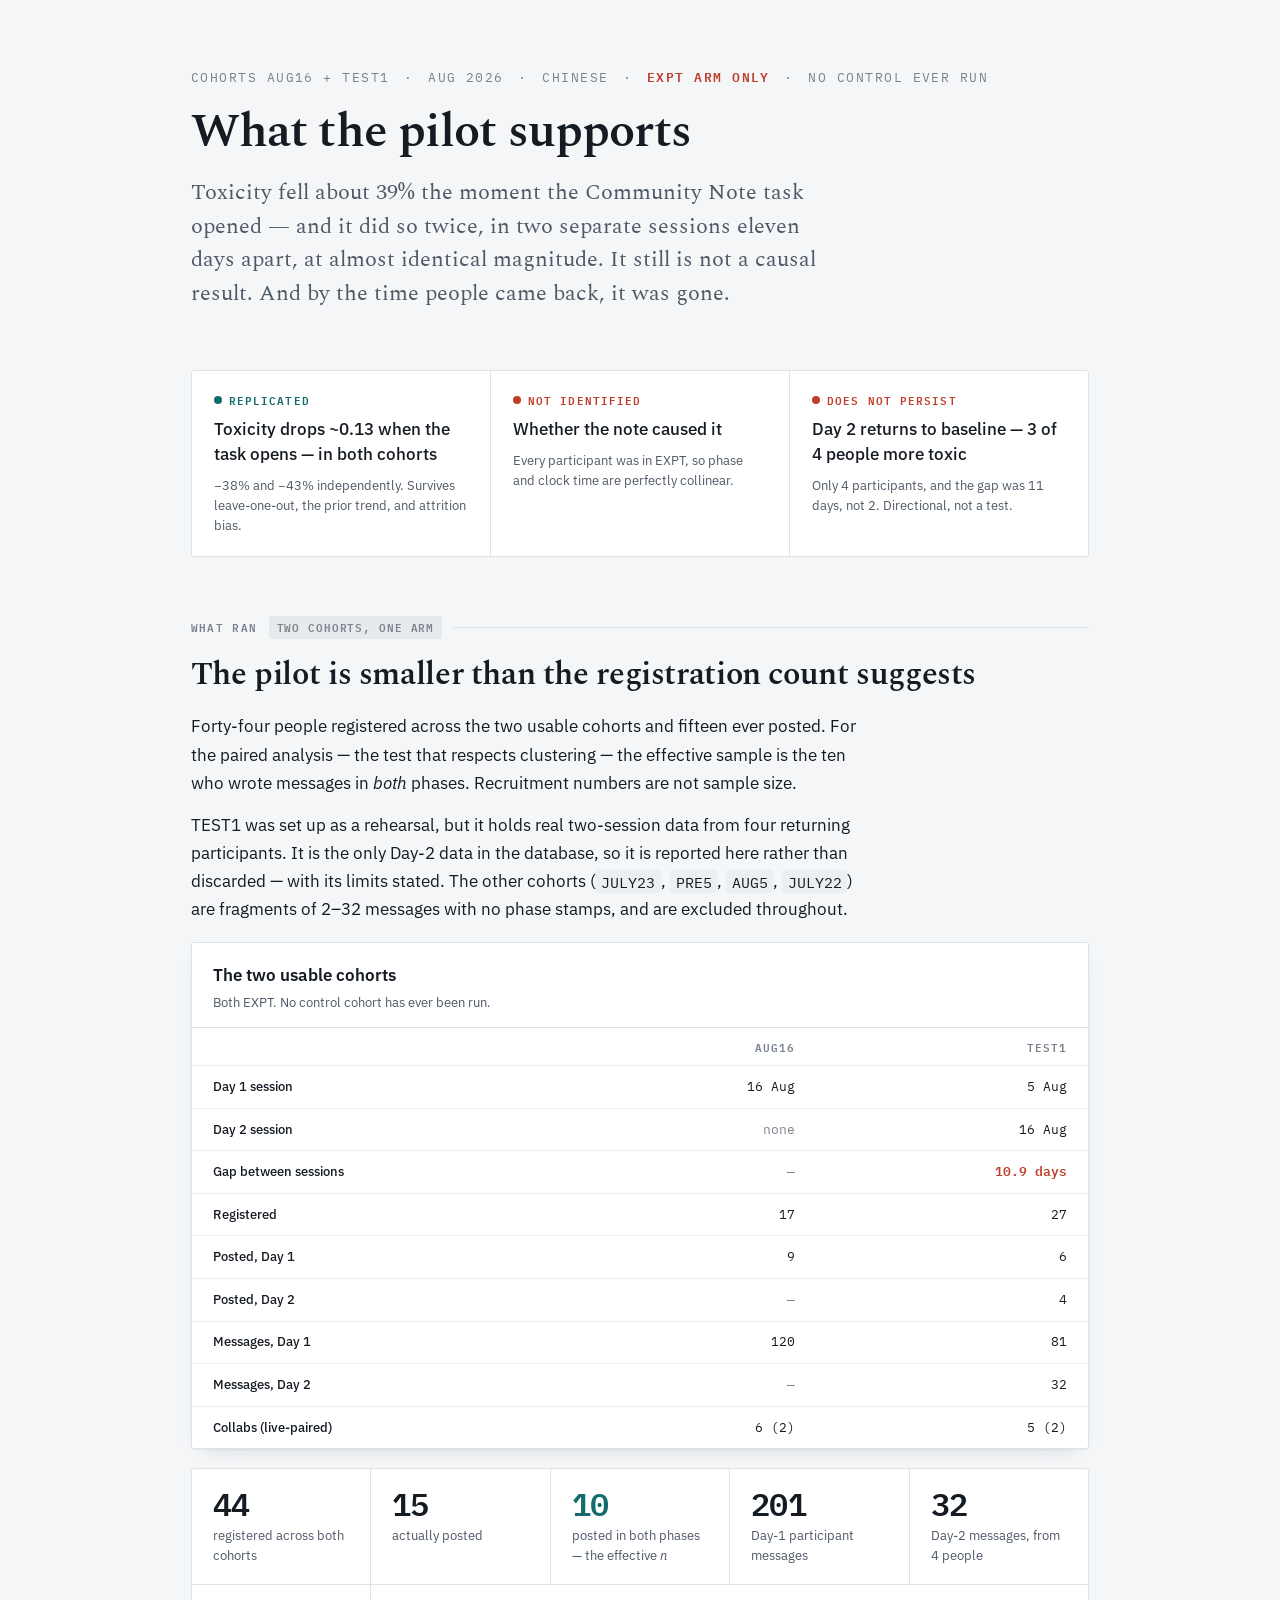
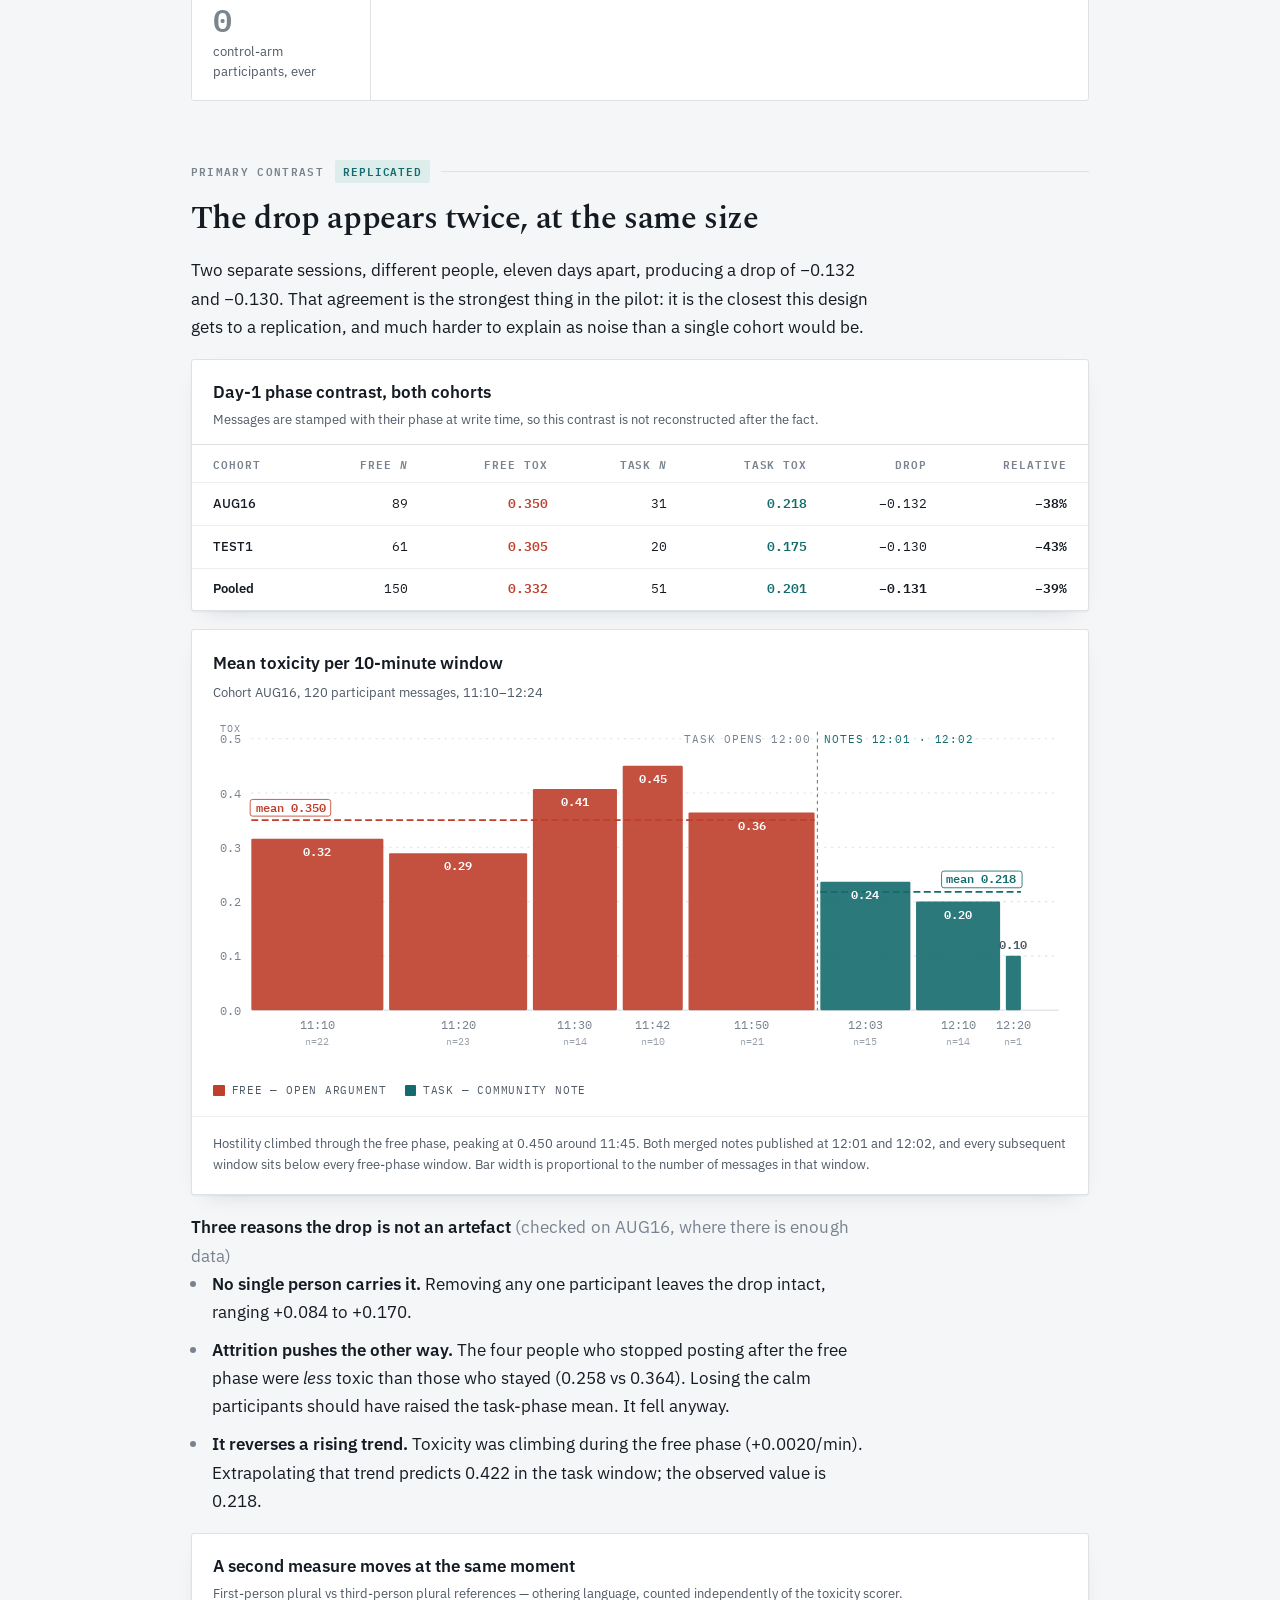
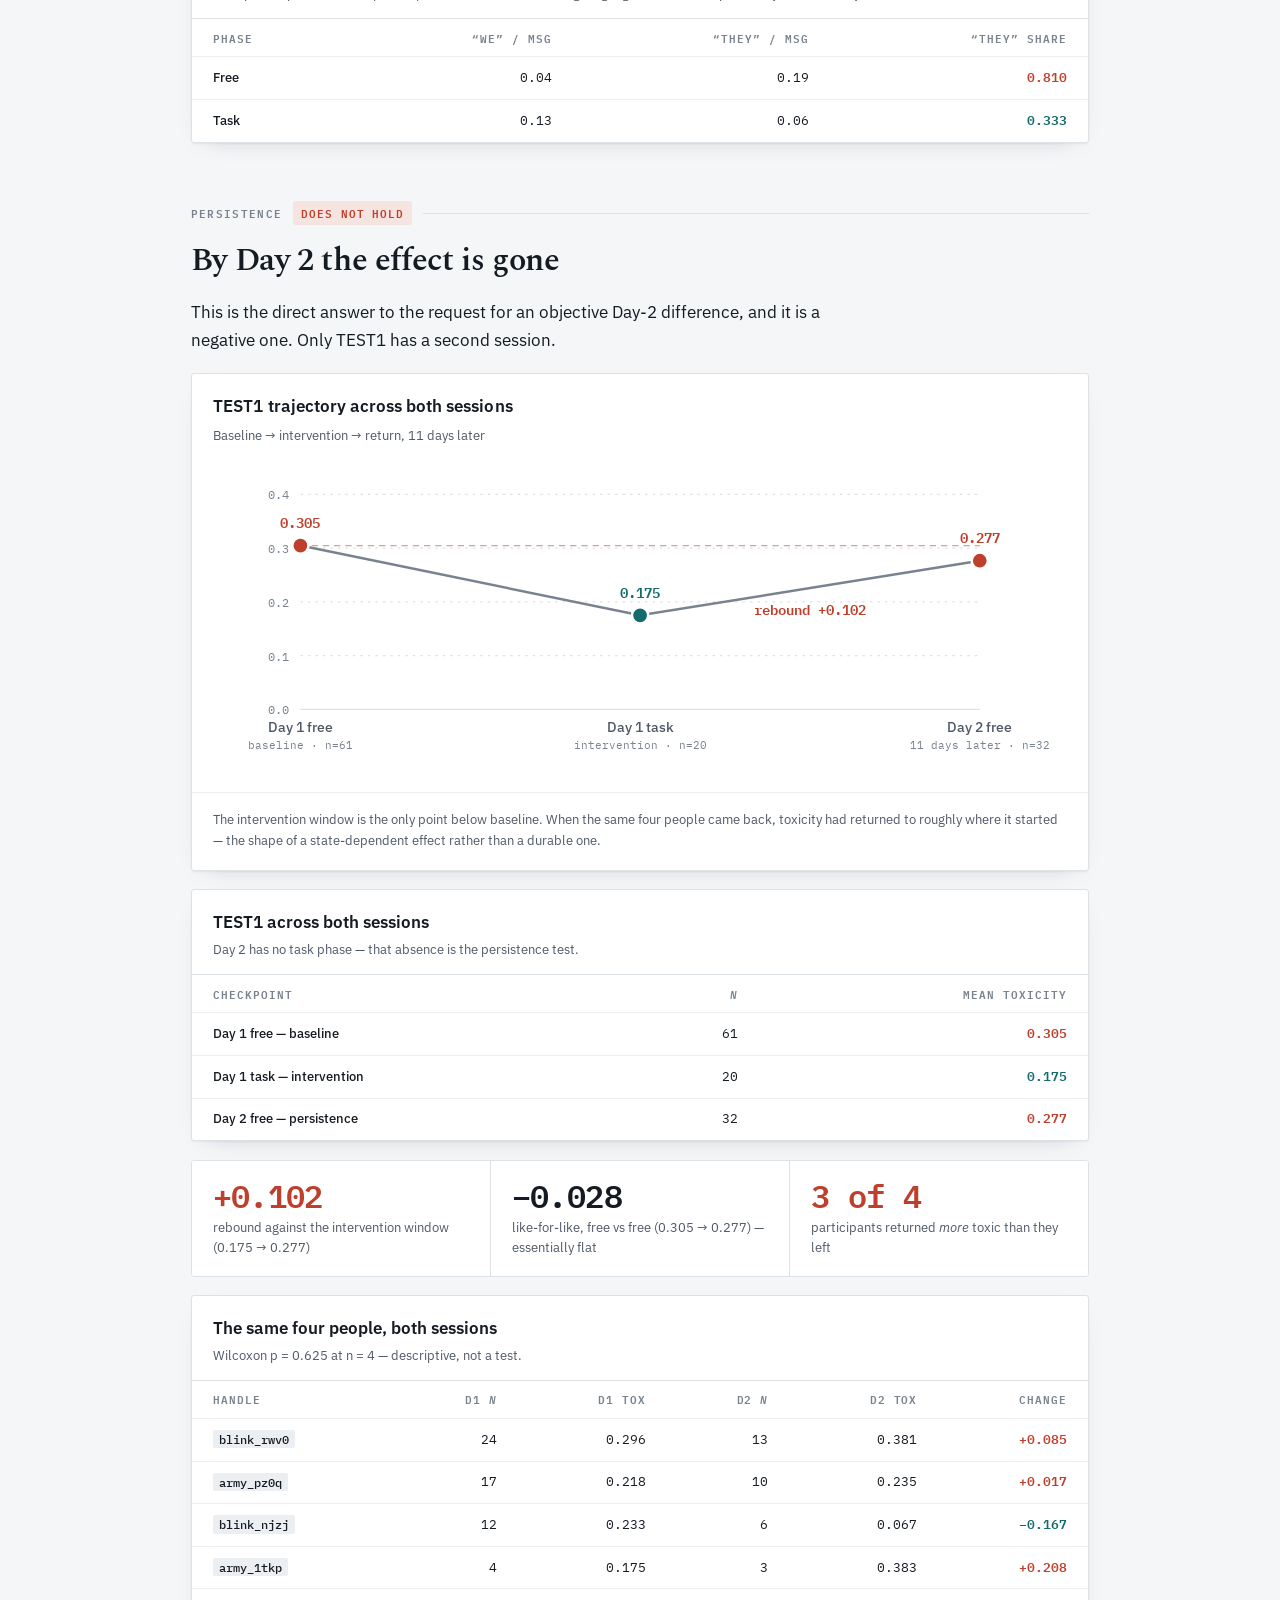
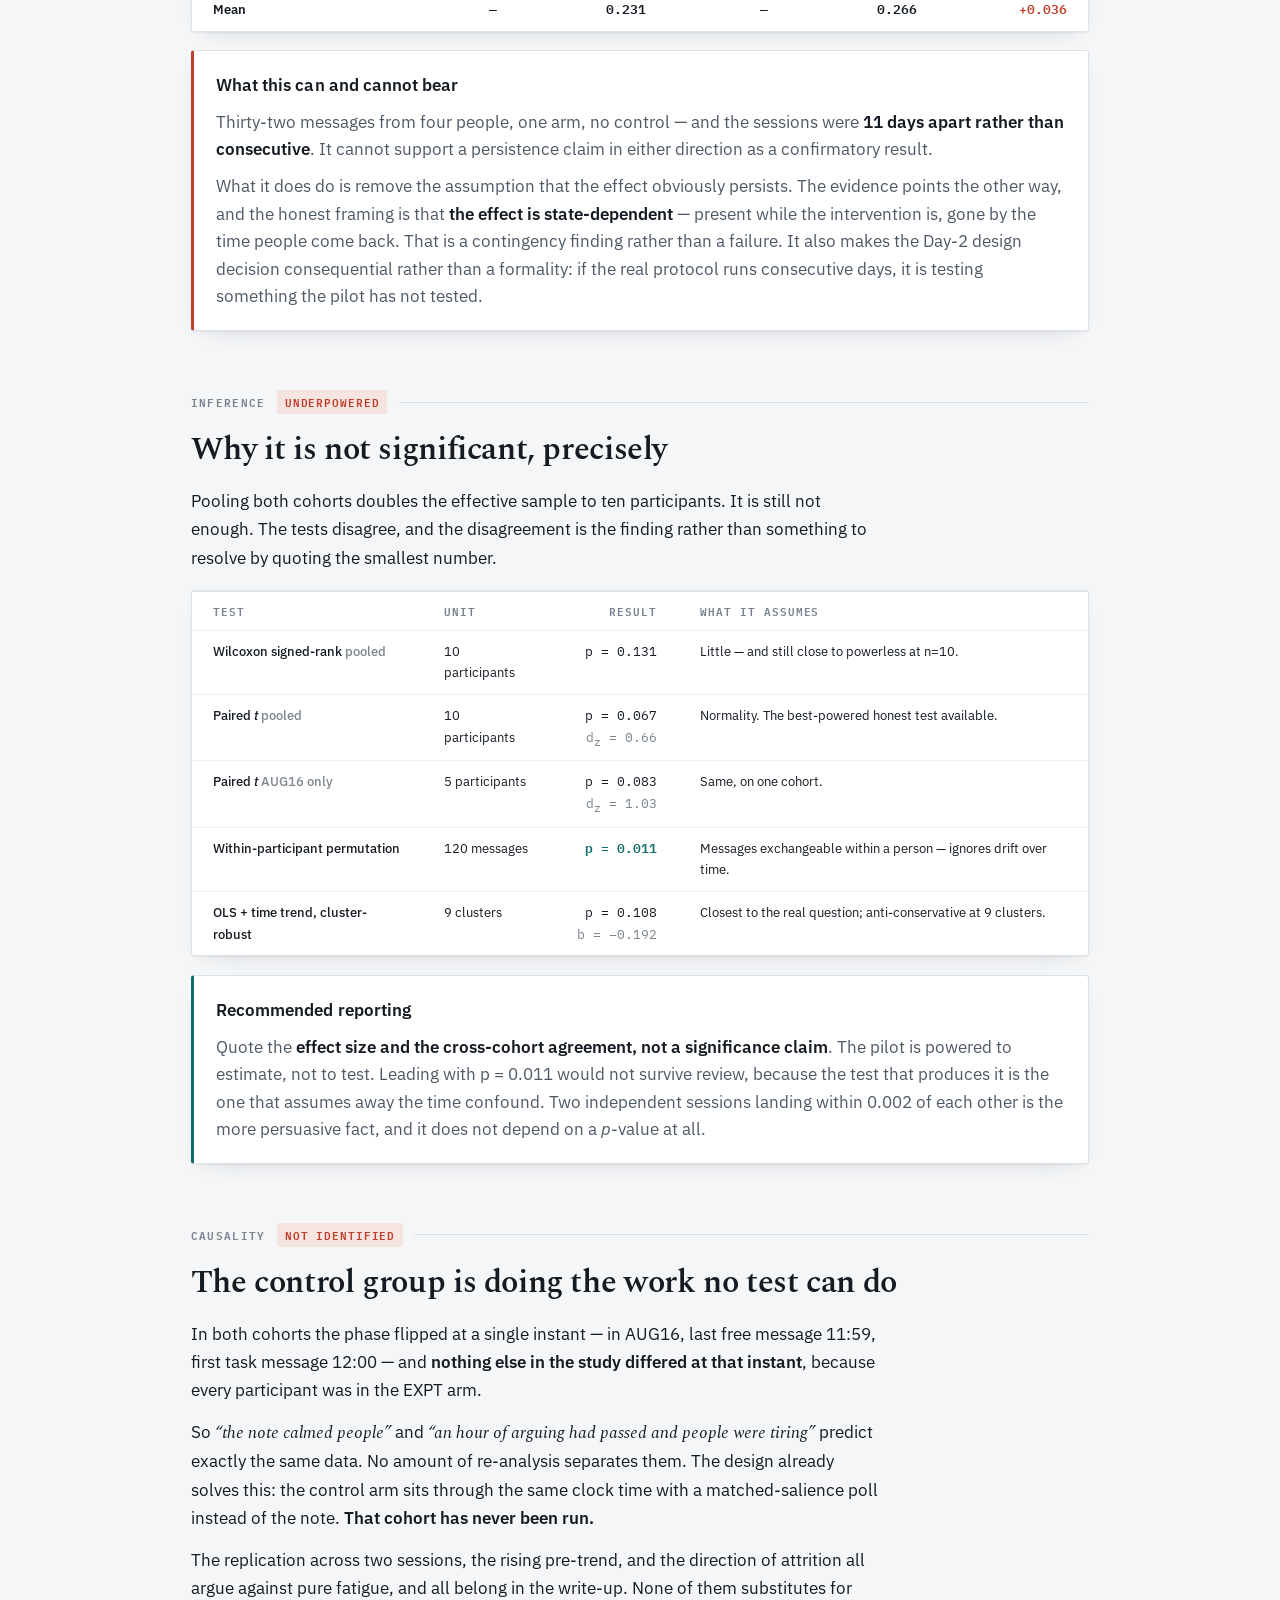
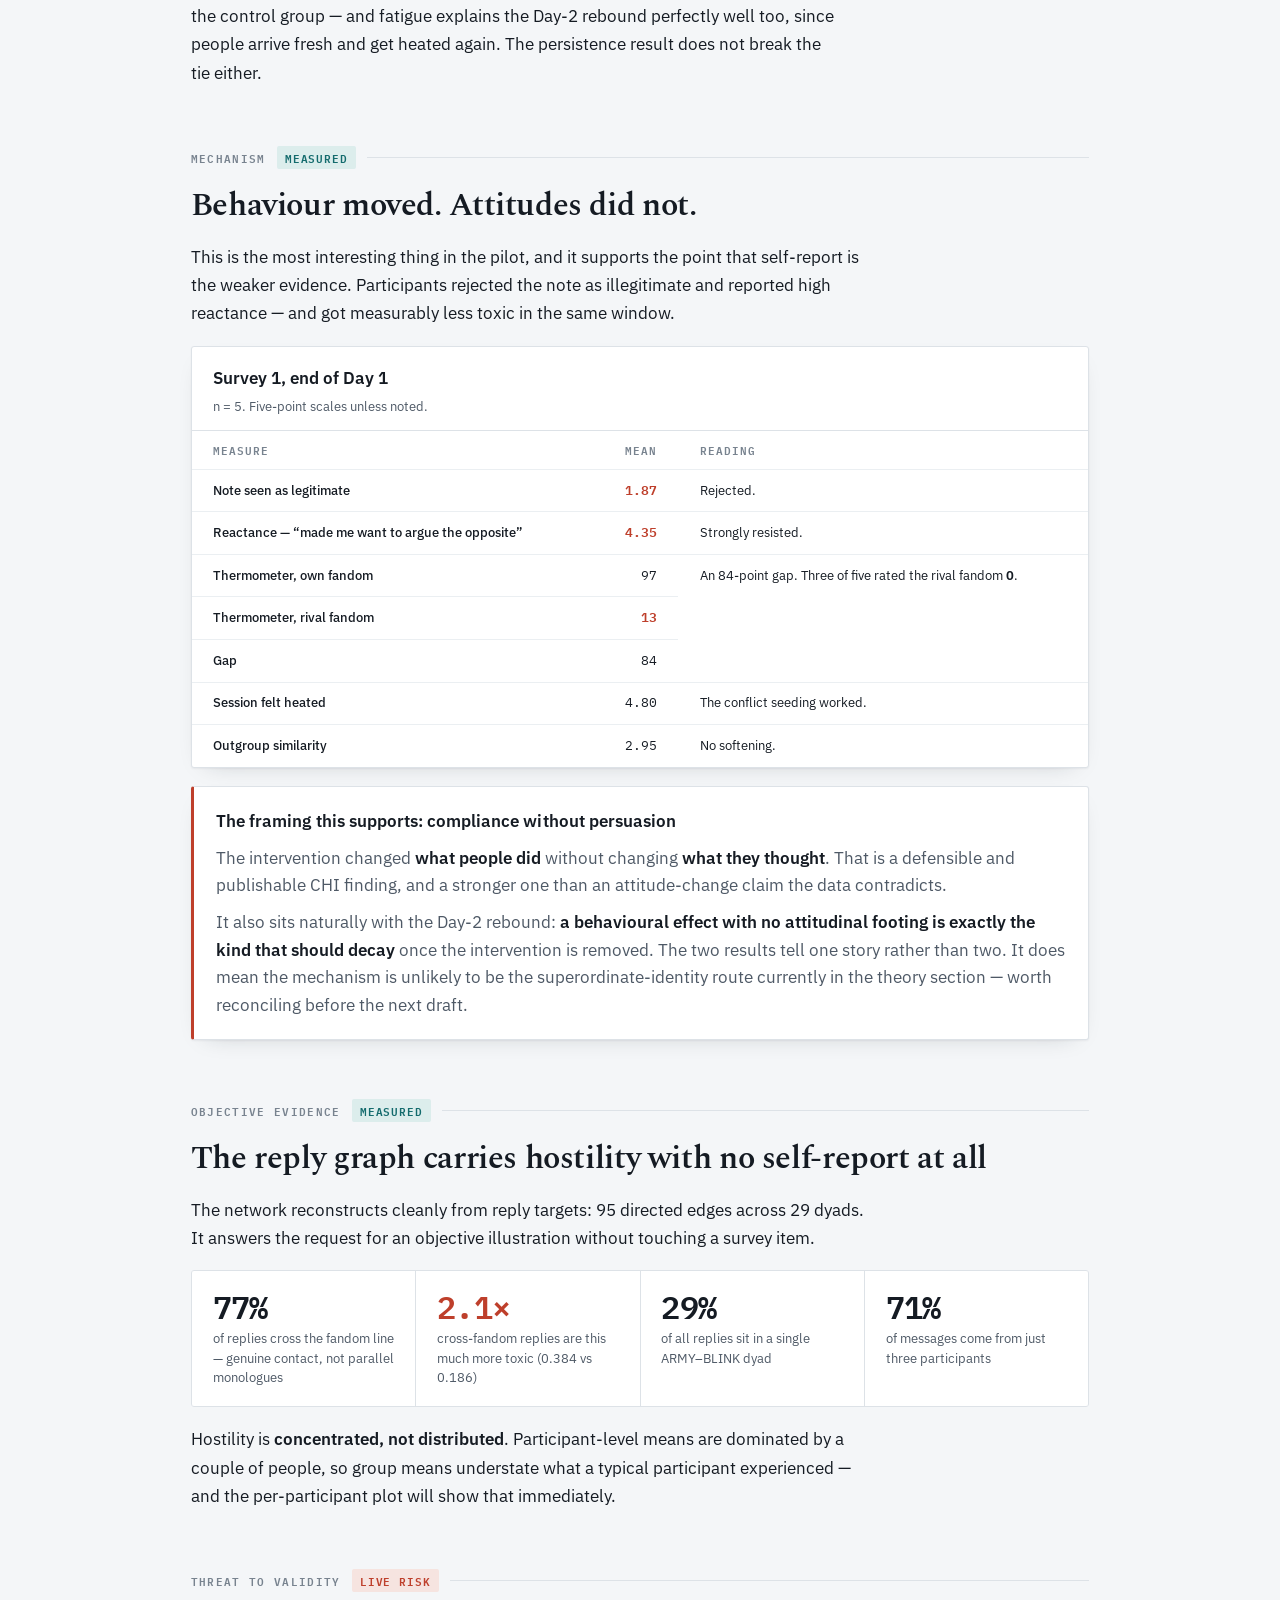
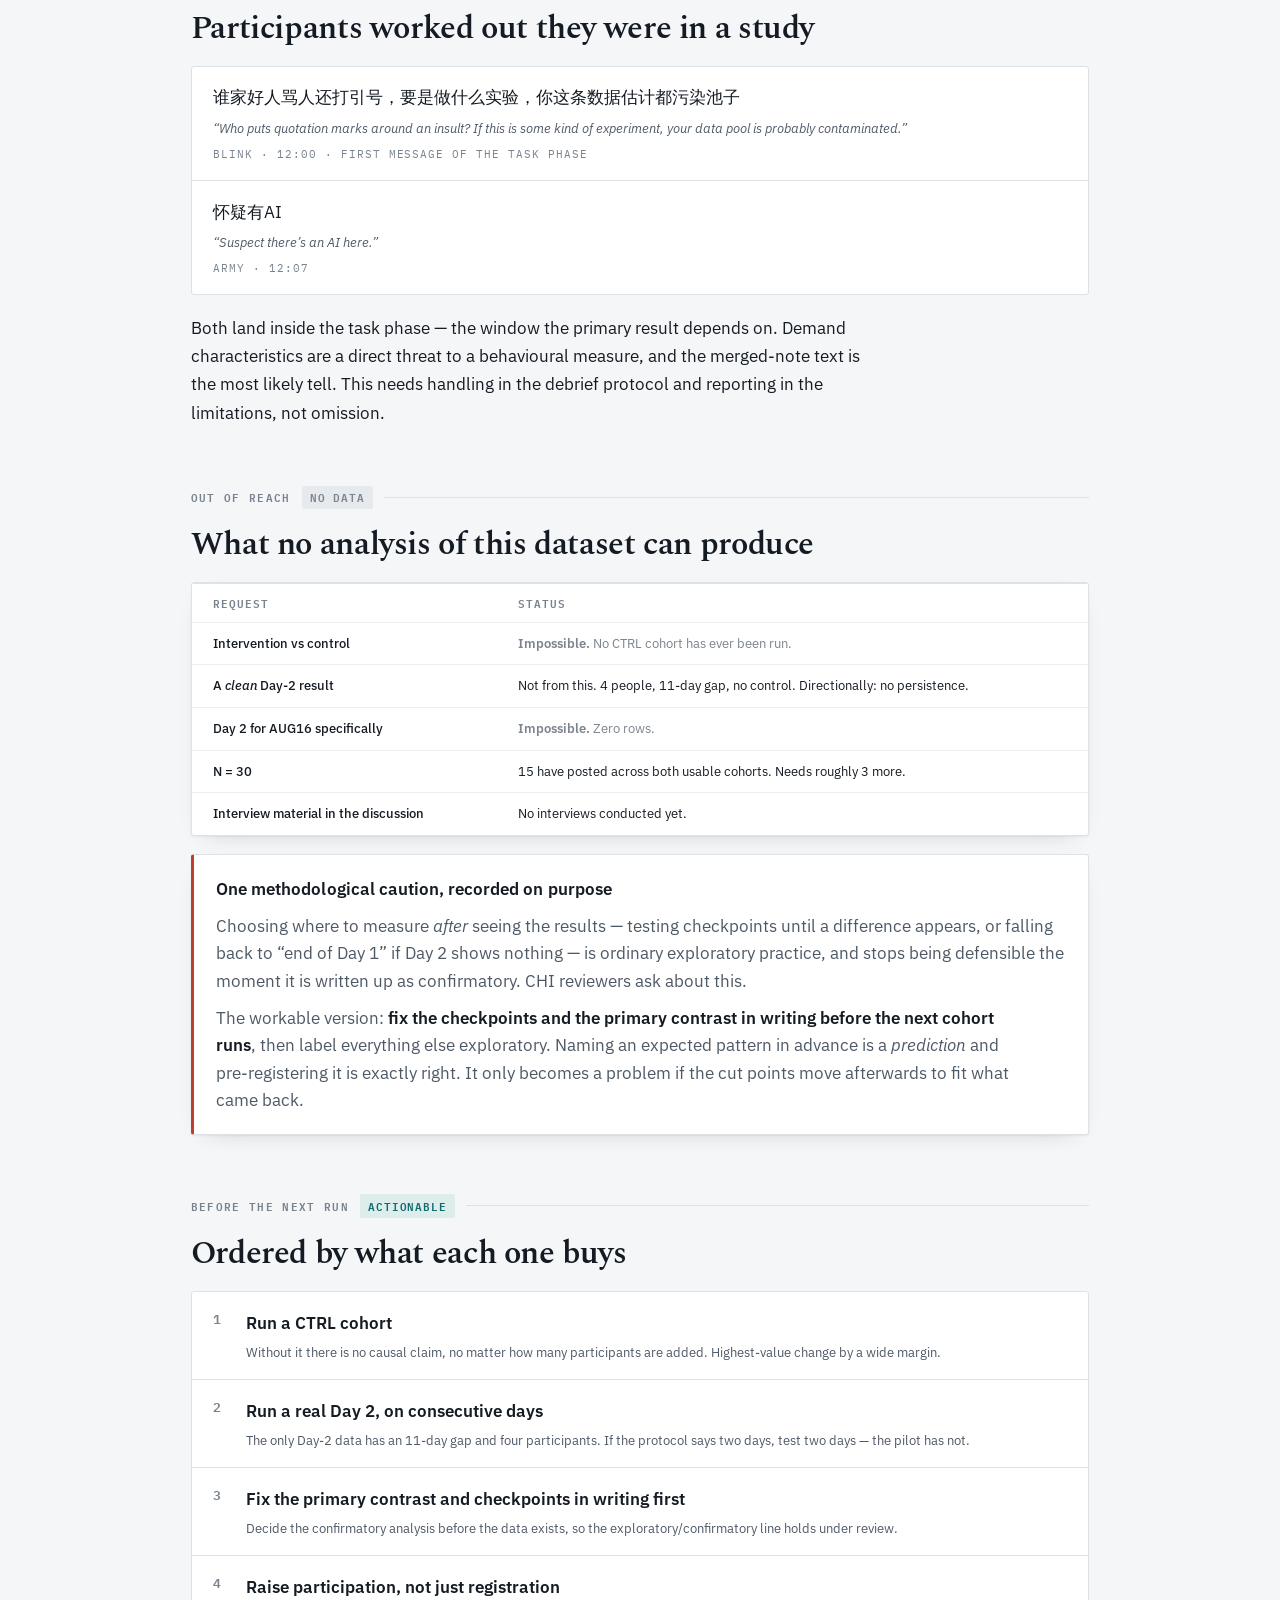
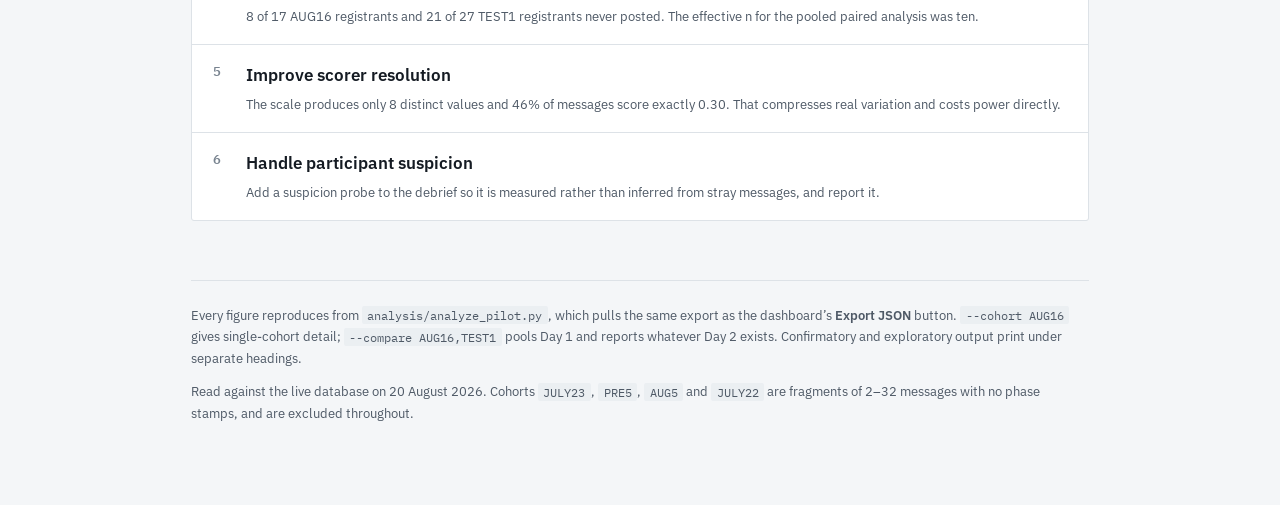
==== report/public/index.html @ 4771f6a8 "Add the pilot readout as a deployable static site The findings need a URL that survives a meeting an" ====
<!doctype html>
<html lang="en">
<head>
<meta charset="utf-8">
<meta name="viewport" content="width=device-width, initial-scale=1">
<meta name="robots" content="noindex, nofollow">
<meta name="description" content="What the AUG16 and TEST1 cohorts support: a replicated Day-1 toxicity drop, no Day-2 persistence, and no control arm.">
<link rel="icon" href="data:image/svg+xml,<svg xmlns=%22http://www.w3.org/2000/svg%22 viewBox=%220 0 100 100%22><text y=%22.9em%22 font-size=%2290%22>&#128201;</text></svg>">
<title>DefuseLab Pilot Readout</title>
<link rel="preconnect" href="https://fonts.googleapis.com">
<link rel="preconnect" href="https://fonts.gstatic.com" crossorigin>
<link rel="stylesheet" href="https://fonts.googleapis.com/css2?family=IBM+Plex+Mono:wght@400;500;600&family=IBM+Plex+Sans:wght@400;500;600&family=Spectral:ital,wght@0,400;0,600;1,400&display=swap">

<style>
  :root {
    --ground:   #F4F6F8;
    --card:     #FFFFFF;
    --ink:      #151B23;
    --ink-2:    #4E5966;
    --ink-3:    #78838F;
    --line:     #DDE2E7;
    --line-2:   #EBEFF2;
    --hot:      #BE3F2B;
    --hot-soft: #F6E4E0;
    --cool:     #146B6D;
    --cool-soft:#DCEDEC;
    --absent:   #7C848D;
    --absent-soft:#E7EAED;
    --shadow:   0 1px 2px rgba(21,27,35,.05), 0 8px 24px -16px rgba(21,27,35,.28);

    --step--1: clamp(.78rem, .76rem + .1vw, .84rem);
    --step-0:  clamp(1rem, .97rem + .16vw, 1.09rem);
    --step-1:  clamp(1.2rem, 1.13rem + .34vw, 1.42rem);
    --step-2:  clamp(1.55rem, 1.4rem + .72vw, 2.05rem);
    --step-3:  clamp(2.1rem, 1.8rem + 1.5vw, 3.15rem);
  }
  @media (prefers-color-scheme: dark) {
    :root:not([data-theme="light"]) {
      --ground:   #111519;
      --card:     #181D23;
      --ink:      #E7EAED;
      --ink-2:    #A3ADB8;
      --ink-3:    #7E8892;
      --line:     #29313A;
      --line-2:   #212831;
      --hot:      #E4735D;
      --hot-soft: #37211D;
      --cool:     #4EB5B2;
      --cool-soft:#122B2C;
      --absent:   #939CA6;
      --absent-soft:#232A32;
      --shadow:   0 1px 2px rgba(0,0,0,.4), 0 8px 24px -16px rgba(0,0,0,.7);
    }
  }
  :root[data-theme="dark"] {
    --ground:   #111519;
    --card:     #181D23;
    --ink:      #E7EAED;
    --ink-2:    #A3ADB8;
    --ink-3:    #7E8892;
    --line:     #29313A;
    --line-2:   #212831;
    --hot:      #E4735D;
    --hot-soft: #37211D;
    --cool:     #4EB5B2;
    --cool-soft:#122B2C;
    --absent:   #939CA6;
    --absent-soft:#232A32;
    --shadow:   0 1px 2px rgba(0,0,0,.4), 0 8px 24px -16px rgba(0,0,0,.7);
  }

  *, *::before, *::after { box-sizing: border-box; }

  body {
    margin: 0;
    background: var(--ground);
    color: var(--ink);
    font-family: "IBM Plex Sans", ui-sans-serif, system-ui, -apple-system, sans-serif;
    font-size: var(--step-0);
    line-height: 1.62;
    -webkit-font-smoothing: antialiased;
  }

  .wrap {
    max-width: 61rem;
    margin: 0 auto;
    padding: clamp(2rem, 1rem + 4vw, 4.5rem) clamp(1.1rem, .5rem + 2.4vw, 2.5rem) 5rem;
    display: flex;
    flex-direction: column;
    gap: clamp(2.4rem, 1.6rem + 2.6vw, 4rem);
  }

  .col { max-width: 43rem; }

  /* ---------------------------------------------------------------- masthead */
  .masthead { display: flex; flex-direction: column; gap: 1.15rem; }
  .kicker {
    font-family: "IBM Plex Mono", ui-monospace, monospace;
    font-size: var(--step--1);
    letter-spacing: .11em;
    text-transform: uppercase;
    color: var(--ink-3);
    display: flex;
    flex-wrap: wrap;
    gap: .5rem .9rem;
    align-items: baseline;
  }
  .kicker b { color: var(--hot); font-weight: 600; }
  h1 {
    font-family: Spectral, ui-serif, Georgia, serif;
    font-size: var(--step-3);
    font-weight: 600;
    line-height: 1.05;
    letter-spacing: -.018em;
    margin: 0;
    text-wrap: balance;
  }
  .standfirst {
    font-family: Spectral, ui-serif, Georgia, serif;
    font-size: var(--step-1);
    line-height: 1.5;
    color: var(--ink-2);
    margin: 0;
    max-width: 40rem;
    text-wrap: pretty;
  }

  /* ------------------------------------------------------------ verdict strip */
  .verdicts {
    display: grid;
    grid-template-columns: repeat(auto-fit, minmax(15rem, 1fr));
    gap: 1px;
    background: var(--line);
    border: 1px solid var(--line);
    border-radius: 3px;
    overflow: hidden;
  }
  .verdict { background: var(--card); padding: 1.3rem 1.4rem; display: flex; flex-direction: column; gap: .5rem; }
  .verdict .tag {
    font-family: "IBM Plex Mono", ui-monospace, monospace;
    font-size: .68rem; letter-spacing: .1em; text-transform: uppercase; font-weight: 600;
    display: inline-flex; align-items: center; gap: .42rem; width: fit-content;
  }
  .verdict .tag::before { content: ""; width: .5rem; height: .5rem; border-radius: 50%; background: currentColor; }
  .t-yes { color: var(--cool); }
  .t-maybe { color: var(--hot); }
  .t-none { color: var(--absent); }
  .verdict .claim { font-size: var(--step-0); font-weight: 500; line-height: 1.42; }
  .verdict .why { font-size: var(--step--1); color: var(--ink-2); line-height: 1.5; }

  /* ----------------------------------------------------------------- sections */
  section { display: flex; flex-direction: column; gap: 1.15rem; }
  .eyebrow {
    font-family: "IBM Plex Mono", ui-monospace, monospace;
    font-size: .69rem; letter-spacing: .12em; text-transform: uppercase; font-weight: 600;
    color: var(--ink-3);
    display: flex; align-items: center; gap: .7rem;
  }
  .eyebrow::after { content: ""; flex: 1; height: 1px; background: var(--line); }
  .eyebrow .status {
    padding: .17rem .5rem; border-radius: 2px; letter-spacing: .08em;
  }
  .s-yes { color: var(--cool); background: var(--cool-soft); }
  .s-maybe { color: var(--hot); background: var(--hot-soft); }
  .s-none { color: var(--absent); background: var(--absent-soft); }

  h2 {
    font-family: Spectral, ui-serif, Georgia, serif;
    font-size: var(--step-2); font-weight: 600; line-height: 1.16;
    letter-spacing: -.012em; margin: 0; text-wrap: balance;
  }
  h3 {
    font-size: var(--step-0); font-weight: 600; margin: 0;
    letter-spacing: .002em;
  }
  p { margin: 0; text-wrap: pretty; }
  .col p + p { margin-top: .85rem; }
  a { color: var(--cool); text-underline-offset: .18em; }
  a:focus-visible, summary:focus-visible { outline: 2px solid var(--cool); outline-offset: 3px; border-radius: 2px; }
  strong { font-weight: 600; }
  em.q {
    font-family: Spectral, ui-serif, Georgia, serif;
    font-style: italic;
  }

  /* ------------------------------------------------------------------- figure */
  figure { margin: 0; background: var(--card); border: 1px solid var(--line); border-radius: 3px; box-shadow: var(--shadow); overflow: hidden; }
  .fig-head { padding: 1.15rem 1.35rem .3rem; display: flex; flex-direction: column; gap: .3rem; }
  .fig-head h3 { font-size: var(--step-0); }
  .fig-head .sub { font-size: var(--step--1); color: var(--ink-2); }
  .fig-body { padding: .6rem .7rem 1.15rem; overflow-x: auto; }
  figcaption {
    padding: 1rem 1.35rem 1.2rem; border-top: 1px solid var(--line-2);
    font-size: var(--step--1); color: var(--ink-2); line-height: 1.55;
  }
  .legend {
    display: flex; flex-wrap: wrap; gap: .4rem 1.1rem; padding: 0 1.35rem 1.05rem;
    font-family: "IBM Plex Mono", ui-monospace, monospace;
    font-size: .69rem; letter-spacing: .07em; text-transform: uppercase; color: var(--ink-2);
  }
  .legend span { display: inline-flex; align-items: center; gap: .42rem; }
  .swatch { width: .72rem; height: .72rem; border-radius: 1px; }

  /* -------------------------------------------------------------------- table */
  .tbl-wrap { overflow-x: auto; background: var(--card); border: 1px solid var(--line); border-radius: 3px; box-shadow: var(--shadow); }
  table { border-collapse: collapse; width: 100%; font-size: var(--step--1); min-width: 30rem; }
  caption {
    text-align: left; padding: 1.1rem 1.35rem .8rem;
    font-size: var(--step-0); font-weight: 600; color: var(--ink);
  }
  caption .sub { display: block; font-weight: 400; font-size: var(--step--1); color: var(--ink-2); margin-top: .2rem; }
  th, td { padding: .62rem 1.35rem; text-align: left; border-top: 1px solid var(--line-2); vertical-align: top; }
  thead th {
    font-family: "IBM Plex Mono", ui-monospace, monospace;
    font-size: .68rem; letter-spacing: .09em; text-transform: uppercase;
    color: var(--ink-3); font-weight: 600; border-top: 1px solid var(--line);
  }
  tbody th { font-weight: 500; }
  .num { font-family: "IBM Plex Mono", ui-monospace, monospace; font-variant-numeric: tabular-nums; text-align: right; white-space: nowrap; }
  .hot { color: var(--hot); font-weight: 600; }
  .cool { color: var(--cool); font-weight: 600; }
  .none { color: var(--absent); }
  tbody tr:hover { background: var(--line-2); }

  /* ------------------------------------------------------------- pull numbers */
  /* Container ground is card, not line, so a short final row reads as surface
     rather than an empty grey block; the 1px rings sit in the gap as dividers. */
  .pull {
    display: grid; grid-template-columns: repeat(auto-fit, minmax(10.5rem, 1fr));
    gap: 1px; background: var(--card); border: 1px solid var(--line); border-radius: 3px; overflow: hidden;
  }
  .pull > div {
    background: var(--card); padding: 1.15rem 1.3rem;
    display: flex; flex-direction: column; gap: .28rem;
    box-shadow: 0 0 0 1px var(--line);
  }
  .pull .n {
    font-family: "IBM Plex Mono", ui-monospace, monospace;
    font-size: var(--step-2); font-weight: 600; letter-spacing: -.02em;
    font-variant-numeric: tabular-nums; line-height: 1.1;
  }
  .pull .lbl { font-size: var(--step--1); color: var(--ink-2); line-height: 1.45; }

  /* ------------------------------------------------------------------ callout */
  .callout {
    background: var(--card); border: 1px solid var(--line);
    border-left: 3px solid var(--hot); border-radius: 3px;
    padding: 1.25rem 1.4rem; display: flex; flex-direction: column; gap: .6rem;
    box-shadow: var(--shadow);
  }
  .callout.calm { border-left-color: var(--cool); }
  .callout h3 { font-size: var(--step-0); }
  .callout p { font-size: calc(var(--step-0) * .97); color: var(--ink-2); }
  .callout p strong { color: var(--ink); }

  /* --------------------------------------------------------------------- list */
  ol.steps { margin: 0; padding: 0; list-style: none; counter-reset: s; display: flex; flex-direction: column; gap: 1px; background: var(--line); border: 1px solid var(--line); border-radius: 3px; overflow: hidden; }
  ol.steps li {
    background: var(--card); counter-increment: s;
    padding: 1.05rem 1.35rem 1.05rem 3.4rem; position: relative;
    display: flex; flex-direction: column; gap: .28rem;
  }
  ol.steps li::before {
    content: counter(s); position: absolute; left: 1.35rem; top: 1.05rem;
    font-family: "IBM Plex Mono", ui-monospace, monospace;
    font-size: .8rem; font-weight: 600; color: var(--ink-3);
    font-variant-numeric: tabular-nums;
  }
  ol.steps .what { font-weight: 600; font-size: var(--step-0); }
  ol.steps .why { font-size: var(--step--1); color: var(--ink-2); line-height: 1.55; }

  ul.plain { margin: 0; padding-left: 1.15rem; display: flex; flex-direction: column; gap: .6rem; }
  ul.plain li { padding-left: .2rem; }
  ul.plain li::marker { color: var(--ink-3); }

  /* ------------------------------------------------------------------- quotes */
  .quotes { display: flex; flex-direction: column; gap: 1px; background: var(--line); border: 1px solid var(--line); border-radius: 3px; overflow: hidden; }
  .quotes blockquote {
    margin: 0; background: var(--card); padding: 1.05rem 1.35rem;
    display: flex; flex-direction: column; gap: .4rem;
  }
  .quotes .zh { font-size: var(--step-0); line-height: 1.6; }
  .quotes .en { font-size: var(--step--1); color: var(--ink-2); font-style: italic; }
  .quotes .who {
    font-family: "IBM Plex Mono", ui-monospace, monospace;
    font-size: .67rem; letter-spacing: .09em; text-transform: uppercase; color: var(--ink-3);
  }

  footer {
    border-top: 1px solid var(--line); padding-top: 1.5rem;
    font-size: var(--step--1); color: var(--ink-2);
    display: flex; flex-direction: column; gap: .7rem;
  }
  code {
    font-family: "IBM Plex Mono", ui-monospace, monospace;
    font-size: .88em; background: var(--line-2); padding: .1rem .35rem; border-radius: 2px;
  }

  @media (prefers-reduced-motion: no-preference) {
    .bar-rect { transition: opacity .18s ease; }
  }
</style>
</head>
<body>


<div class="wrap">

  <header class="masthead">
    <div class="kicker">
      <span>Cohorts AUG16 + TEST1</span><span>·</span><span>Aug 2026</span><span>·</span>
      <span>Chinese</span><span>·</span><span><b>EXPT arm only</b></span><span>·</span><span>No control ever run</span>
    </div>
    <h1>What the pilot supports</h1>
    <p class="standfirst">
      Toxicity fell about 39% the moment the Community Note task opened — and it did so
      twice, in two separate sessions eleven days apart, at almost identical magnitude.
      It still is not a causal result. And by the time people came back, it was gone.
    </p>
  </header>

  <div class="verdicts">
    <div class="verdict">
      <span class="tag t-yes">Replicated</span>
      <span class="claim">Toxicity drops ~0.13 when the task opens — in both cohorts</span>
      <span class="why">−38% and −43% independently. Survives leave-one-out, the prior trend, and attrition bias.</span>
    </div>
    <div class="verdict">
      <span class="tag t-maybe">Not identified</span>
      <span class="claim">Whether the note caused it</span>
      <span class="why">Every participant was in EXPT, so phase and clock time are perfectly collinear.</span>
    </div>
    <div class="verdict">
      <span class="tag t-maybe">Does not persist</span>
      <span class="claim">Day 2 returns to baseline — 3 of 4 people more toxic</span>
      <span class="why">Only 4 participants, and the gap was 11 days, not 2. Directional, not a test.</span>
    </div>
  </div>

  <!-- ------------------------------------------------------------- inventory -->
  <section>
    <div class="eyebrow"><span>What ran</span><span class="status s-none">Two cohorts, one arm</span></div>
    <h2>The pilot is smaller than the registration count suggests</h2>
    <div class="col">
      <p>
        Forty-four people registered across the two usable cohorts and fifteen ever posted.
        For the paired analysis — the test that respects clustering — the effective sample is
        the ten who wrote messages in <em>both</em> phases. Recruitment numbers are not
        sample size.
      </p>
      <p>
        TEST1 was set up as a rehearsal, but it holds real two-session data from four
        returning participants. It is the only Day-2 data in the database, so it is reported
        here rather than discarded — with its limits stated. The other cohorts
        (<code>JULY23</code>, <code>PRE5</code>, <code>AUG5</code>, <code>JULY22</code>) are
        fragments of 2–32 messages with no phase stamps, and are excluded throughout.
      </p>
    </div>

    <div class="tbl-wrap">
      <table>
        <caption>The two usable cohorts
          <span class="sub">Both EXPT. No control cohort has ever been run.</span>
        </caption>
        <thead><tr><th scope="col"></th><th scope="col" class="num">AUG16</th><th scope="col" class="num">TEST1</th></tr></thead>
        <tbody>
          <tr><th scope="row">Day 1 session</th><td class="num">16 Aug</td><td class="num">5 Aug</td></tr>
          <tr><th scope="row">Day 2 session</th><td class="num none">none</td><td class="num">16 Aug</td></tr>
          <tr><th scope="row">Gap between sessions</th><td class="num none">—</td><td class="num hot">10.9 days</td></tr>
          <tr><th scope="row">Registered</th><td class="num">17</td><td class="num">27</td></tr>
          <tr><th scope="row">Posted, Day 1</th><td class="num">9</td><td class="num">6</td></tr>
          <tr><th scope="row">Posted, Day 2</th><td class="num none">—</td><td class="num">4</td></tr>
          <tr><th scope="row">Messages, Day 1</th><td class="num">120</td><td class="num">81</td></tr>
          <tr><th scope="row">Messages, Day 2</th><td class="num none">—</td><td class="num">32</td></tr>
          <tr><th scope="row">Collabs (live-paired)</th><td class="num">6 (2)</td><td class="num">5 (2)</td></tr>
        </tbody>
      </table>
    </div>

    <div class="pull">
      <div><span class="n">44</span><span class="lbl">registered across both cohorts</span></div>
      <div><span class="n">15</span><span class="lbl">actually posted</span></div>
      <div><span class="n cool">10</span><span class="lbl">posted in both phases — the effective <em>n</em></span></div>
      <div><span class="n">201</span><span class="lbl">Day-1 participant messages</span></div>
      <div><span class="n">32</span><span class="lbl">Day-2 messages, from 4 people</span></div>
      <div><span class="n none">0</span><span class="lbl">control-arm participants, ever</span></div>
    </div>
  </section>

  <!-- --------------------------------------------------------------- finding -->
  <section>
    <div class="eyebrow"><span>Primary contrast</span><span class="status s-yes">Replicated</span></div>
    <h2>The drop appears twice, at the same size</h2>
    <div class="col">
      <p>
        Two separate sessions, different people, eleven days apart, producing a drop of
        −0.132 and −0.130. That agreement is the strongest thing in the pilot: it is the
        closest this design gets to a replication, and much harder to explain as noise than
        a single cohort would be.
      </p>
    </div>

    <div class="tbl-wrap">
      <table>
        <caption>Day-1 phase contrast, both cohorts
          <span class="sub">Messages are stamped with their phase at write time, so this contrast is not reconstructed after the fact.</span>
        </caption>
        <thead>
          <tr>
            <th scope="col">Cohort</th><th scope="col" class="num">free <em>n</em></th>
            <th scope="col" class="num">free tox</th><th scope="col" class="num">task <em>n</em></th>
            <th scope="col" class="num">task tox</th><th scope="col" class="num">drop</th>
            <th scope="col" class="num">relative</th>
          </tr>
        </thead>
        <tbody>
          <tr><th scope="row">AUG16</th><td class="num">89</td><td class="num hot">0.350</td><td class="num">31</td><td class="num cool">0.218</td><td class="num">−0.132</td><td class="num"><strong>−38%</strong></td></tr>
          <tr><th scope="row">TEST1</th><td class="num">61</td><td class="num hot">0.305</td><td class="num">20</td><td class="num cool">0.175</td><td class="num">−0.130</td><td class="num"><strong>−43%</strong></td></tr>
          <tr><th scope="row"><strong>Pooled</strong></th><td class="num">150</td><td class="num hot">0.332</td><td class="num">51</td><td class="num cool">0.201</td><td class="num"><strong>−0.131</strong></td><td class="num"><strong>−39%</strong></td></tr>
        </tbody>
      </table>
    </div>

    <figure>
      <div class="fig-head">
        <h3>Mean toxicity per 10-minute window</h3>
        <p class="sub">Cohort AUG16, 120 participant messages, 11:10–12:24</p>
      </div>
      <div class="fig-body"><div id="chart"></div></div>
      <div class="legend">
        <span><i class="swatch" style="background:var(--hot)"></i>Free — open argument</span>
        <span><i class="swatch" style="background:var(--cool)"></i>Task — Community Note</span>
      </div>
      <figcaption>
        Hostility climbed through the free phase, peaking at 0.450 around 11:45. Both
        merged notes published at 12:01 and 12:02, and every subsequent window sits below
        every free-phase window. Bar width is proportional to the number of messages in
        that window.
      </figcaption>
    </figure>

    <div class="col">
      <h3>Three reasons the drop is not an artefact <span style="font-weight:400;color:var(--ink-3)">(checked on AUG16, where there is enough data)</span></h3>
      <ul class="plain">
        <li><strong>No single person carries it.</strong> Removing any one participant leaves the
          drop intact, ranging +0.084 to +0.170.</li>
        <li><strong>Attrition pushes the other way.</strong> The four people who stopped posting after
          the free phase were <em>less</em> toxic than those who stayed (0.258 vs 0.364). Losing the
          calm participants should have raised the task-phase mean. It fell anyway.</li>
        <li><strong>It reverses a rising trend.</strong> Toxicity was climbing during the free phase
          (+0.0020/min). Extrapolating that trend predicts 0.422 in the task window; the observed
          value is 0.218.</li>
      </ul>
    </div>

    <div class="tbl-wrap">
      <table>
        <caption>A second measure moves at the same moment
          <span class="sub">First-person plural vs third-person plural references — othering language, counted independently of the toxicity scorer.</span>
        </caption>
        <thead>
          <tr><th scope="col">Phase</th><th scope="col" class="num">“we” / msg</th><th scope="col" class="num">“they” / msg</th><th scope="col" class="num">“they” share</th></tr>
        </thead>
        <tbody>
          <tr><th scope="row">Free</th><td class="num">0.04</td><td class="num">0.19</td><td class="num hot">0.810</td></tr>
          <tr><th scope="row">Task</th><td class="num">0.13</td><td class="num">0.06</td><td class="num cool">0.333</td></tr>
        </tbody>
      </table>
    </div>
  </section>

  <!-- ------------------------------------------------------------------ day 2 -->
  <section>
    <div class="eyebrow"><span>Persistence</span><span class="status s-maybe">Does not hold</span></div>
    <h2>By Day 2 the effect is gone</h2>
    <div class="col">
      <p>
        This is the direct answer to the request for an objective Day-2 difference, and it is
        a negative one. Only TEST1 has a second session.
      </p>
    </div>

    <figure>
      <div class="fig-head">
        <h3>TEST1 trajectory across both sessions</h3>
        <p class="sub">Baseline → intervention → return, 11 days later</p>
      </div>
      <div class="fig-body"><div id="traj"></div></div>
      <figcaption>
        The intervention window is the only point below baseline. When the same four people
        came back, toxicity had returned to roughly where it started — the shape of a
        state-dependent effect rather than a durable one.
      </figcaption>
    </figure>

    <div class="tbl-wrap">
      <table>
        <caption>TEST1 across both sessions
          <span class="sub">Day 2 has no task phase — that absence is the persistence test.</span>
        </caption>
        <thead><tr><th scope="col">Checkpoint</th><th scope="col" class="num"><em>n</em></th><th scope="col" class="num">mean toxicity</th></tr></thead>
        <tbody>
          <tr><th scope="row">Day 1 free — baseline</th><td class="num">61</td><td class="num hot">0.305</td></tr>
          <tr><th scope="row">Day 1 task — intervention</th><td class="num">20</td><td class="num cool">0.175</td></tr>
          <tr><th scope="row">Day 2 free — persistence</th><td class="num">32</td><td class="num hot">0.277</td></tr>
        </tbody>
      </table>
    </div>

    <div class="pull">
      <div><span class="n hot">+0.102</span><span class="lbl">rebound against the intervention window (0.175 → 0.277)</span></div>
      <div><span class="n">−0.028</span><span class="lbl">like-for-like, free vs free (0.305 → 0.277) — essentially flat</span></div>
      <div><span class="n hot">3 of 4</span><span class="lbl">participants returned <em>more</em> toxic than they left</span></div>
    </div>

    <div class="tbl-wrap">
      <table>
        <caption>The same four people, both sessions
          <span class="sub">Wilcoxon p = 0.625 at n = 4 — descriptive, not a test.</span>
        </caption>
        <thead>
          <tr><th scope="col">Handle</th><th scope="col" class="num">D1 <em>n</em></th><th scope="col" class="num">D1 tox</th>
          <th scope="col" class="num">D2 <em>n</em></th><th scope="col" class="num">D2 tox</th><th scope="col" class="num">change</th></tr>
        </thead>
        <tbody>
          <tr><th scope="row"><code>blink_rwv0</code></th><td class="num">24</td><td class="num">0.296</td><td class="num">13</td><td class="num">0.381</td><td class="num hot">+0.085</td></tr>
          <tr><th scope="row"><code>army_pz0q</code></th><td class="num">17</td><td class="num">0.218</td><td class="num">10</td><td class="num">0.235</td><td class="num hot">+0.017</td></tr>
          <tr><th scope="row"><code>blink_njzj</code></th><td class="num">12</td><td class="num">0.233</td><td class="num">6</td><td class="num">0.067</td><td class="num cool">−0.167</td></tr>
          <tr><th scope="row"><code>army_1tkp</code></th><td class="num">4</td><td class="num">0.175</td><td class="num">3</td><td class="num">0.383</td><td class="num hot">+0.208</td></tr>
          <tr><th scope="row"><strong>Mean</strong></th><td class="num">—</td><td class="num"><strong>0.231</strong></td><td class="num">—</td><td class="num"><strong>0.266</strong></td><td class="num hot"><strong>+0.036</strong></td></tr>
        </tbody>
      </table>
    </div>

    <div class="callout">
      <h3>What this can and cannot bear</h3>
      <p>
        Thirty-two messages from four people, one arm, no control — and the sessions were
        <strong>11 days apart rather than consecutive</strong>. It cannot support a persistence
        claim in either direction as a confirmatory result.
      </p>
      <p>
        What it does do is remove the assumption that the effect obviously persists. The
        evidence points the other way, and the honest framing is that
        <strong>the effect is state-dependent</strong> — present while the intervention is,
        gone by the time people come back. That is a contingency finding rather than a
        failure. It also makes the Day-2 design decision consequential rather than a
        formality: if the real protocol runs consecutive days, it is testing something the
        pilot has not tested.
      </p>
    </div>
  </section>

  <!-- ---------------------------------------------------------- significance -->
  <section>
    <div class="eyebrow"><span>Inference</span><span class="status s-maybe">Underpowered</span></div>
    <h2>Why it is not significant, precisely</h2>
    <div class="col">
      <p>
        Pooling both cohorts doubles the effective sample to ten participants. It is still not
        enough. The tests disagree, and the disagreement is the finding rather than something
        to resolve by quoting the smallest number.
      </p>
    </div>

    <div class="tbl-wrap">
      <table>
        <thead>
          <tr><th scope="col">Test</th><th scope="col">Unit</th><th scope="col" class="num">Result</th><th scope="col">What it assumes</th></tr>
        </thead>
        <tbody>
          <tr>
            <th scope="row">Wilcoxon signed-rank <span class="none">pooled</span></th><td>10 participants</td>
            <td class="num">p = 0.131</td><td>Little — and still close to powerless at n=10.</td>
          </tr>
          <tr>
            <th scope="row">Paired <em>t</em> <span class="none">pooled</span></th><td>10 participants</td>
            <td class="num">p = 0.067<br><span class="none">d<sub>z</sub> = 0.66</span></td>
            <td>Normality. The best-powered honest test available.</td>
          </tr>
          <tr>
            <th scope="row">Paired <em>t</em> <span class="none">AUG16 only</span></th><td>5 participants</td>
            <td class="num">p = 0.083<br><span class="none">d<sub>z</sub> = 1.03</span></td>
            <td>Same, on one cohort.</td>
          </tr>
          <tr>
            <th scope="row">Within-participant permutation</th><td>120 messages</td>
            <td class="num cool">p = 0.011</td>
            <td>Messages exchangeable within a person — ignores drift over time.</td>
          </tr>
          <tr>
            <th scope="row">OLS + time trend, cluster-robust</th><td>9 clusters</td>
            <td class="num">p = 0.108<br><span class="none">b = −0.192</span></td>
            <td>Closest to the real question; anti-conservative at 9 clusters.</td>
          </tr>
        </tbody>
      </table>
    </div>

    <div class="callout calm">
      <h3>Recommended reporting</h3>
      <p>
        Quote the <strong>effect size and the cross-cohort agreement, not a significance
        claim</strong>. The pilot is powered to estimate, not to test. Leading with
        p&nbsp;=&nbsp;0.011 would not survive review, because the test that produces it is the
        one that assumes away the time confound. Two independent sessions landing within
        0.002 of each other is the more persuasive fact, and it does not depend on a
        <em>p</em>-value at all.
      </p>
    </div>
  </section>

  <!-- ------------------------------------------------------- identification -->
  <section>
    <div class="eyebrow"><span>Causality</span><span class="status s-maybe">Not identified</span></div>
    <h2>The control group is doing the work no test can do</h2>
    <div class="col">
      <p>
        In both cohorts the phase flipped at a single instant — in AUG16, last free message
        11:59, first task message 12:00 — and <strong>nothing else in the study differed at
        that instant</strong>, because every participant was in the EXPT arm.
      </p>
      <p>
        So <em class="q">“the note calmed people”</em> and <em class="q">“an hour of arguing had
        passed and people were tiring”</em> predict exactly the same data. No amount of
        re-analysis separates them. The design already solves this: the control arm sits
        through the same clock time with a matched-salience poll instead of the note.
        <strong>That cohort has never been run.</strong>
      </p>
      <p>
        The replication across two sessions, the rising pre-trend, and the direction of
        attrition all argue against pure fatigue, and all belong in the write-up. None of them
        substitutes for the control group — and fatigue explains the Day-2 rebound perfectly
        well too, since people arrive fresh and get heated again. The persistence result does
        not break the tie either.
      </p>
    </div>
  </section>

  <!-- --------------------------------------------------- behaviour/attitudes -->
  <section>
    <div class="eyebrow"><span>Mechanism</span><span class="status s-yes">Measured</span></div>
    <h2>Behaviour moved. Attitudes did not.</h2>
    <div class="col">
      <p>
        This is the most interesting thing in the pilot, and it supports the point that
        self-report is the weaker evidence. Participants rejected the note as illegitimate and
        reported high reactance — and got measurably less toxic in the same window.
      </p>
    </div>

    <div class="tbl-wrap">
      <table>
        <caption>Survey 1, end of Day 1
          <span class="sub">n = 5. Five-point scales unless noted.</span>
        </caption>
        <thead><tr><th scope="col">Measure</th><th scope="col" class="num">Mean</th><th scope="col">Reading</th></tr></thead>
        <tbody>
          <tr><th scope="row">Note seen as legitimate</th><td class="num hot">1.87</td><td>Rejected.</td></tr>
          <tr><th scope="row">Reactance — “made me want to argue the opposite”</th><td class="num hot">4.35</td><td>Strongly resisted.</td></tr>
          <tr><th scope="row">Thermometer, own fandom</th><td class="num">97</td><td rowspan="3">An 84-point gap. Three of five rated the rival fandom <strong>0</strong>.</td></tr>
          <tr><th scope="row">Thermometer, rival fandom</th><td class="num hot">13</td></tr>
          <tr><th scope="row">Gap</th><td class="num">84</td></tr>
          <tr><th scope="row">Session felt heated</th><td class="num">4.80</td><td>The conflict seeding worked.</td></tr>
          <tr><th scope="row">Outgroup similarity</th><td class="num">2.95</td><td>No softening.</td></tr>
        </tbody>
      </table>
    </div>

    <div class="callout">
      <h3>The framing this supports: compliance without persuasion</h3>
      <p>
        The intervention changed <strong>what people did</strong> without changing
        <strong>what they thought</strong>. That is a defensible and publishable CHI finding, and
        a stronger one than an attitude-change claim the data contradicts.
      </p>
      <p>
        It also sits naturally with the Day-2 rebound: <strong>a behavioural effect with no
        attitudinal footing is exactly the kind that should decay</strong> once the intervention
        is removed. The two results tell one story rather than two. It does mean the mechanism
        is unlikely to be the superordinate-identity route currently in the theory section —
        worth reconciling before the next draft.
      </p>
    </div>
  </section>

  <!-- --------------------------------------------------------------- network -->
  <section>
    <div class="eyebrow"><span>Objective evidence</span><span class="status s-yes">Measured</span></div>
    <h2>The reply graph carries hostility with no self-report at all</h2>
    <div class="col">
      <p>
        The network reconstructs cleanly from reply targets: 95 directed edges across 29 dyads.
        It answers the request for an objective illustration without touching a survey item.
      </p>
    </div>

    <div class="pull">
      <div><span class="n">77%</span><span class="lbl">of replies cross the fandom line — genuine contact, not parallel monologues</span></div>
      <div><span class="n hot">2.1×</span><span class="lbl">cross-fandom replies are this much more toxic (0.384 vs 0.186)</span></div>
      <div><span class="n">29%</span><span class="lbl">of all replies sit in a single ARMY–BLINK dyad</span></div>
      <div><span class="n">71%</span><span class="lbl">of messages come from just three participants</span></div>
    </div>

    <div class="col">
      <p>
        Hostility is <strong>concentrated, not distributed</strong>. Participant-level means are
        dominated by a couple of people, so group means understate what a typical participant
        experienced — and the per-participant plot will show that immediately.
      </p>
    </div>
  </section>

  <!-- ------------------------------------------------------------ suspicion -->
  <section>
    <div class="eyebrow"><span>Threat to validity</span><span class="status s-maybe">Live risk</span></div>
    <h2>Participants worked out they were in a study</h2>

    <div class="quotes">
      <blockquote>
        <p class="zh">谁家好人骂人还打引号，要是做什么实验，你这条数据估计都污染池子</p>
        <p class="en">“Who puts quotation marks around an insult? If this is some kind of experiment, your data pool is probably contaminated.”</p>
        <p class="who">BLINK · 12:00 · first message of the task phase</p>
      </blockquote>
      <blockquote>
        <p class="zh">怀疑有AI</p>
        <p class="en">“Suspect there’s an AI here.”</p>
        <p class="who">ARMY · 12:07</p>
      </blockquote>
    </div>

    <div class="col">
      <p>
        Both land inside the task phase — the window the primary result depends on. Demand
        characteristics are a direct threat to a behavioural measure, and the merged-note text
        is the most likely tell. This needs handling in the debrief protocol and reporting in
        the limitations, not omission.
      </p>
    </div>
  </section>

  <!-- ---------------------------------------------------------- can't answer -->
  <section>
    <div class="eyebrow"><span>Out of reach</span><span class="status s-none">No data</span></div>
    <h2>What no analysis of this dataset can produce</h2>

    <div class="tbl-wrap">
      <table>
        <thead><tr><th scope="col">Request</th><th scope="col">Status</th></tr></thead>
        <tbody>
          <tr><th scope="row">Intervention vs control</th><td class="none"><strong>Impossible.</strong> No CTRL cohort has ever been run.</td></tr>
          <tr><th scope="row">A <em>clean</em> Day-2 result</th><td>Not from this. 4 people, 11-day gap, no control. Directionally: no persistence.</td></tr>
          <tr><th scope="row">Day 2 for AUG16 specifically</th><td class="none"><strong>Impossible.</strong> Zero rows.</td></tr>
          <tr><th scope="row">N = 30</th><td>15 have posted across both usable cohorts. Needs roughly 3 more.</td></tr>
          <tr><th scope="row">Interview material in the discussion</th><td>No interviews conducted yet.</td></tr>
        </tbody>
      </table>
    </div>

    <div class="callout">
      <h3>One methodological caution, recorded on purpose</h3>
      <p>
        Choosing where to measure <em>after</em> seeing the results — testing checkpoints until a
        difference appears, or falling back to “end of Day 1” if Day 2 shows nothing — is ordinary
        exploratory practice, and stops being defensible the moment it is written up as
        confirmatory. CHI reviewers ask about this.
      </p>
      <p>
        The workable version: <strong>fix the checkpoints and the primary contrast in writing
        before the next cohort runs</strong>, then label everything else exploratory. Naming an
        expected pattern in advance is a <em>prediction</em> and pre-registering it is exactly
        right. It only becomes a problem if the cut points move afterwards to fit what came back.
      </p>
    </div>
  </section>

  <!-- ------------------------------------------------------------- next steps -->
  <section>
    <div class="eyebrow"><span>Before the next run</span><span class="status s-yes">Actionable</span></div>
    <h2>Ordered by what each one buys</h2>

    <ol class="steps">
      <li>
        <span class="what">Run a CTRL cohort</span>
        <span class="why">Without it there is no causal claim, no matter how many participants are added. Highest-value change by a wide margin.</span>
      </li>
      <li>
        <span class="what">Run a real Day 2, on consecutive days</span>
        <span class="why">The only Day-2 data has an 11-day gap and four participants. If the protocol says two days, test two days — the pilot has not.</span>
      </li>
      <li>
        <span class="what">Fix the primary contrast and checkpoints in writing first</span>
        <span class="why">Decide the confirmatory analysis before the data exists, so the exploratory/confirmatory line holds under review.</span>
      </li>
      <li>
        <span class="what">Raise participation, not just registration</span>
        <span class="why">8 of 17 AUG16 registrants and 21 of 27 TEST1 registrants never posted. The effective n for the pooled paired analysis was ten.</span>
      </li>
      <li>
        <span class="what">Improve scorer resolution</span>
        <span class="why">The scale produces only 8 distinct values and 46% of messages score exactly 0.30. That compresses real variation and costs power directly.</span>
      </li>
      <li>
        <span class="what">Handle participant suspicion</span>
        <span class="why">Add a suspicion probe to the debrief so it is measured rather than inferred from stray messages, and report it.</span>
      </li>
    </ol>
  </section>

  <footer>
    <p>
      Every figure reproduces from <code>analysis/analyze_pilot.py</code>, which pulls the same
      export as the dashboard’s <strong>Export JSON</strong> button. <code>--cohort AUG16</code>
      gives single-cohort detail; <code>--compare AUG16,TEST1</code> pools Day 1 and reports
      whatever Day 2 exists. Confirmatory and exploratory output print under separate headings.
    </p>
    <p>
      Read against the live database on 20 August 2026. Cohorts <code>JULY23</code>,
      <code>PRE5</code>, <code>AUG5</code> and <code>JULY22</code> are fragments of 2–32
      messages with no phase stamps, and are excluded throughout.
    </p>
  </footer>
</div>

<script>
(function () {
  const BINS = [
    { label: "11:10", n: 22, tox: 0.3159, phase: "free" },
    { label: "11:20", n: 23, tox: 0.2891, phase: "free" },
    { label: "11:30", n: 14, tox: 0.4071, phase: "free" },
    { label: "11:42", n: 10, tox: 0.4500, phase: "free" },
    { label: "11:50", n: 21, tox: 0.3643, phase: "free" },
    { label: "12:03", n: 15, tox: 0.2367, phase: "task" },
    { label: "12:10", n: 14, tox: 0.2000, phase: "task" },
    { label: "12:20", n:  1, tox: 0.1000, phase: "task" }
  ];

  const W = 760, H = 300;
  const M = { top: 18, right: 16, bottom: 46, left: 42 };
  const iw = W - M.left - M.right, ih = H - M.top - M.bottom;
  const yMax = 0.5;
  const y = v => M.top + ih - (v / yMax) * ih;

  const totalN = BINS.reduce((s, b) => s + b.n, 0);
  const GAP = 5;
  const usable = iw - GAP * (BINS.length - 1);
  let cursor = M.left;
  BINS.forEach(b => { b.w = Math.max(14, (b.n / totalN) * usable); b.x = cursor; cursor += b.w + GAP; });
  const scale = (iw - GAP * (BINS.length - 1)) / (cursor - GAP - M.left);
  cursor = M.left;
  BINS.forEach(b => { b.w *= scale; b.x = cursor; cursor += b.w + GAP; });

  const esc = s => String(s).replace(/&/g, "&amp;").replace(/</g, "&lt;");
  const p = [];

  p.push(`<svg viewBox="0 0 ${W} ${H}" width="100%" role="img" style="min-width:620px;display:block"
      aria-label="Mean toxicity per ten-minute window. Free phase rises from 0.32 to a peak of 0.45, then every task-phase window sits lower, falling from 0.24 to 0.10.">`);

  // gridlines
  for (let v = 0; v <= yMax + 1e-9; v += 0.1) {
    const yy = y(v);
    p.push(`<line x1="${M.left}" x2="${W - M.right}" y1="${yy}" y2="${yy}"
      stroke="var(--line)" stroke-width="1" ${v === 0 ? "" : 'stroke-dasharray="2 4"'} />`);
    p.push(`<text x="${M.left - 9}" y="${yy + 4}" text-anchor="end"
      font-family="IBM Plex Mono, monospace" font-size="10" fill="var(--ink-3)">${v.toFixed(1)}</text>`);
  }

  // phase boundary
  const bIdx = BINS.findIndex(b => b.phase === "task");
  const bx = BINS[bIdx].x - GAP / 2;
  p.push(`<line x1="${bx}" x2="${bx}" y1="${M.top - 6}" y2="${M.top + ih}"
    stroke="var(--ink-3)" stroke-width="1" stroke-dasharray="3 3" />`);
  p.push(`<text x="${bx - 6}" y="${M.top + 4}" text-anchor="end"
    font-family="IBM Plex Mono, monospace" font-size="9.5" letter-spacing="0.08em"
    fill="var(--ink-3)">TASK OPENS 12:00</text>`);
  p.push(`<text x="${bx + 6}" y="${M.top + 4}" text-anchor="start"
    font-family="IBM Plex Mono, monospace" font-size="9.5" letter-spacing="0.08em"
    fill="var(--cool)">NOTES 12:01 · 12:02</text>`);

  // bars
  const values = [];
  BINS.forEach(b => {
    const c = b.phase === "free" ? "var(--hot)" : "var(--cool)";
    const top = y(b.tox), h = M.top + ih - top;
    p.push(`<rect class="bar-rect" x="${b.x.toFixed(1)}" y="${top.toFixed(1)}"
      width="${b.w.toFixed(1)}" height="${h.toFixed(1)}" fill="${c}" opacity="0.9" rx="1">
      <title>${esc(b.label)} — mean ${b.tox.toFixed(3)}, ${b.n} messages</title></rect>`);
    // Value sits inside the bar: the phase-mean reference lines run within a few
    // pixels of several bar tops, and a label above the bar collides with them.
    // A bar too narrow to hold the text keeps its label above, where nothing
    // else is competing for the space. Held back and drawn last, over the lines.
    const inside = b.w >= 32;
    values.push(`<text x="${(b.x + b.w / 2).toFixed(1)}"
      y="${(inside ? top + 15 : top - 6).toFixed(1)}" text-anchor="middle"
      font-family="IBM Plex Mono, monospace" font-size="10" font-weight="600"
      fill="${inside ? "var(--card)" : "var(--ink-2)"}">${b.tox.toFixed(2)}</text>`);
    p.push(`<text x="${(b.x + b.w / 2).toFixed(1)}" y="${M.top + ih + 16}" text-anchor="middle"
      font-family="IBM Plex Mono, monospace" font-size="10" fill="var(--ink-3)">${esc(b.label)}</text>`);
    p.push(`<text x="${(b.x + b.w / 2).toFixed(1)}" y="${M.top + ih + 30}" text-anchor="middle"
      font-family="IBM Plex Mono, monospace" font-size="9" fill="var(--ink-3)" opacity="0.75">n=${b.n}</text>`);
  });

  // Phase means last, so the reference line and its label read over the bars.
  // The free label anchors left and the task label right — at the boundary both
  // bars are tall and a label there collides with their value text.
  [["free", 0.350, BINS[0].x, BINS[bIdx - 1].x + BINS[bIdx - 1].w, "start"],
   ["task", 0.218, BINS[bIdx].x, BINS[BINS.length - 1].x + BINS[BINS.length - 1].w, "end"]
  ].forEach(([ph, mean, x1, x2, anchor]) => {
    const c = ph === "free" ? "var(--hot)" : "var(--cool)";
    p.push(`<line x1="${x1}" x2="${x2}" y1="${y(mean)}" y2="${y(mean)}"
      stroke="${c}" stroke-width="1.5" stroke-dasharray="6 3" />`);
    const label = `mean ${mean.toFixed(3)}`;
    const tw = label.length * 6.1 + 9;
    const tx = anchor === "start" ? x1 + 4 : x2 - 4;
    const rx = anchor === "start" ? tx - 5 : tx - tw + 5;
    p.push(`<rect x="${rx.toFixed(1)}" y="${(y(mean) - 18).toFixed(1)}"
      width="${tw.toFixed(1)}" height="14.5" rx="2"
      fill="var(--card)" stroke="${c}" stroke-width="0.75" opacity="0.96" />`);
    p.push(`<text x="${tx.toFixed(1)}" y="${(y(mean) - 7.5).toFixed(1)}"
      text-anchor="${anchor}"
      font-family="IBM Plex Mono, monospace" font-size="10" font-weight="600"
      fill="${c}">${label}</text>`);
  });

  p.push(values.join(""));

  p.push(`<text x="${M.left - 9}" y="${M.top - 6}" text-anchor="end"
    font-family="IBM Plex Mono, monospace" font-size="9" letter-spacing="0.08em"
    fill="var(--ink-3)">TOX</text>`);
  p.push("</svg>");

  document.getElementById("chart").innerHTML = p.join("");
})();

/* TEST1 trajectory: baseline -> intervention -> return. Three points, so a slope
   chart reads the rebound far better than bars would. */
(function () {
  const PTS = [
    { label: "Day 1 free",  sub: "baseline",     tox: 0.3049, n: 61, phase: "free" },
    { label: "Day 1 task",  sub: "intervention", tox: 0.1750, n: 20, phase: "task" },
    { label: "Day 2 free",  sub: "11 days later", tox: 0.2766, n: 32, phase: "free" }
  ];
  // Wide side margins: the first and last points sit on the plot edge, and their
  // captions ("11 days later · n=32") are wider than the axis gutter would allow.
  const W = 700, H = 250, M = { top: 26, right: 78, bottom: 52, left: 78 };
  const iw = W - M.left - M.right, ih = H - M.top - M.bottom, yMax = 0.4;
  const y = v => M.top + ih - (v / yMax) * ih;
  const x = i => M.left + (iw / (PTS.length - 1)) * i;
  const p = [];

  p.push(`<svg viewBox="0 0 ${W} ${H}" width="100%" role="img" style="min-width:520px;display:block"
    aria-label="TEST1 mean toxicity: 0.305 at Day 1 baseline, 0.175 during the intervention, back up to 0.277 on Day 2.">`);

  for (let v = 0; v <= yMax + 1e-9; v += 0.1) {
    p.push(`<line x1="${M.left}" x2="${W - M.right}" y1="${y(v)}" y2="${y(v)}"
      stroke="var(--line)" stroke-width="1" ${v === 0 ? "" : 'stroke-dasharray="2 4"'} />`);
    p.push(`<text x="${M.left - 9}" y="${y(v) + 4}" text-anchor="end"
      font-family="IBM Plex Mono, monospace" font-size="10" fill="var(--ink-3)">${v.toFixed(1)}</text>`);
  }

  // baseline reference, so the rebound reads against where it started
  p.push(`<line x1="${M.left}" x2="${W - M.right}" y1="${y(PTS[0].tox)}" y2="${y(PTS[0].tox)}"
    stroke="var(--hot)" stroke-width="1" stroke-dasharray="5 4" opacity="0.5" />`);

  p.push(`<path d="${PTS.map((d, i) => `${i ? "L" : "M"}${x(i)},${y(d.tox)}`).join(" ")}"
    fill="none" stroke="var(--ink-3)" stroke-width="2" stroke-linejoin="round" />`);

  PTS.forEach((d, i) => {
    const c = d.phase === "free" ? "var(--hot)" : "var(--cool)";
    p.push(`<circle cx="${x(i)}" cy="${y(d.tox)}" r="6.5" fill="${c}"
      stroke="var(--card)" stroke-width="2"><title>${d.label} — ${d.tox.toFixed(3)}, ${d.n} messages</title></circle>`);
    p.push(`<text x="${x(i)}" y="${y(d.tox) - 14}" text-anchor="middle"
      font-family="IBM Plex Mono, monospace" font-size="11" font-weight="600"
      fill="${c}">${d.tox.toFixed(3)}</text>`);
    p.push(`<text x="${x(i)}" y="${M.top + ih + 18}" text-anchor="middle"
      font-family="IBM Plex Sans, sans-serif" font-size="11" font-weight="500"
      fill="var(--ink-2)">${d.label}</text>`);
    p.push(`<text x="${x(i)}" y="${M.top + ih + 32}" text-anchor="middle"
      font-family="IBM Plex Mono, monospace" font-size="9" fill="var(--ink-3)">${d.sub} · n=${d.n}</text>`);
  });

  // The rebound, called out below the rising segment where nothing else sits.
  const midX = (x(1) + x(2)) / 2;
  p.push(`<text x="${midX}" y="${y((PTS[1].tox + PTS[2].tox) / 2) + 22}" text-anchor="middle"
    font-family="IBM Plex Mono, monospace" font-size="11" font-weight="600"
    fill="var(--hot)">rebound +0.102</text>`);

  p.push("</svg>");
  document.getElementById("traj").innerHTML = p.join("");
})();
</script>

</body>
</html>
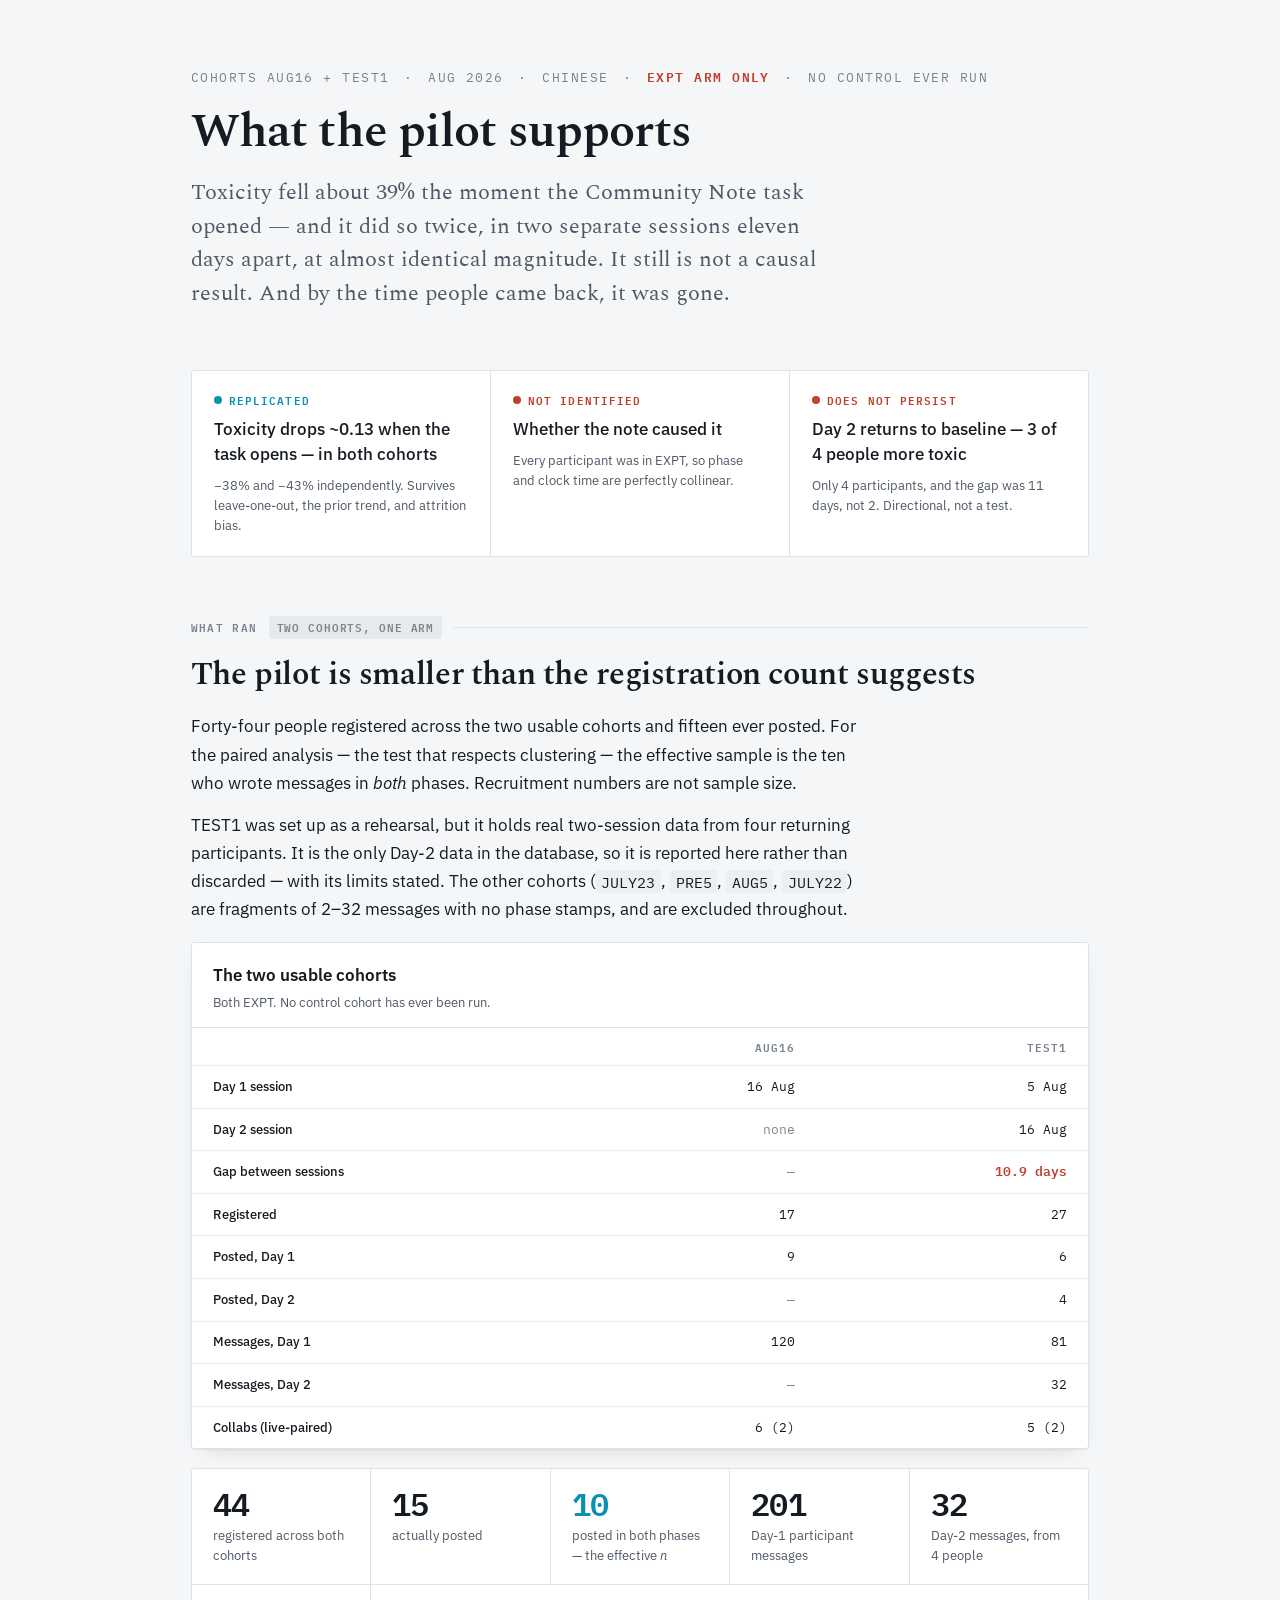
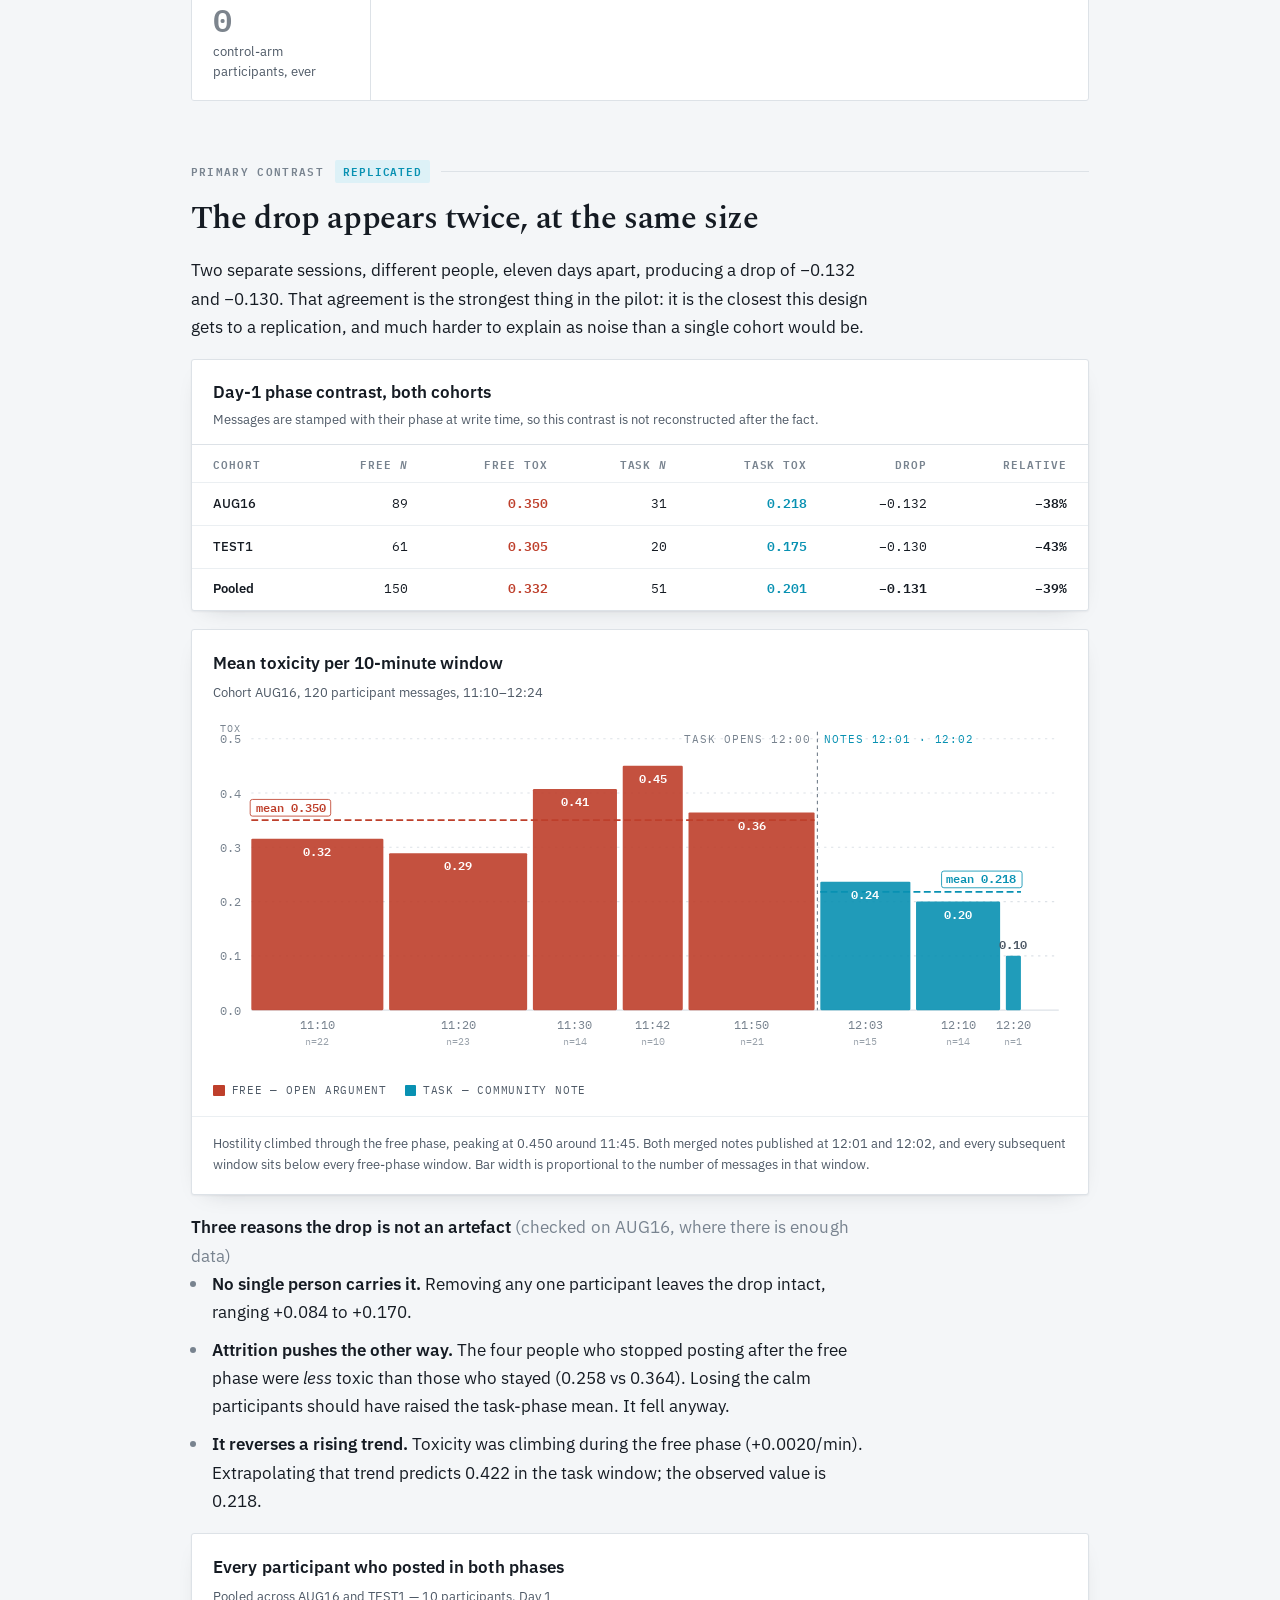
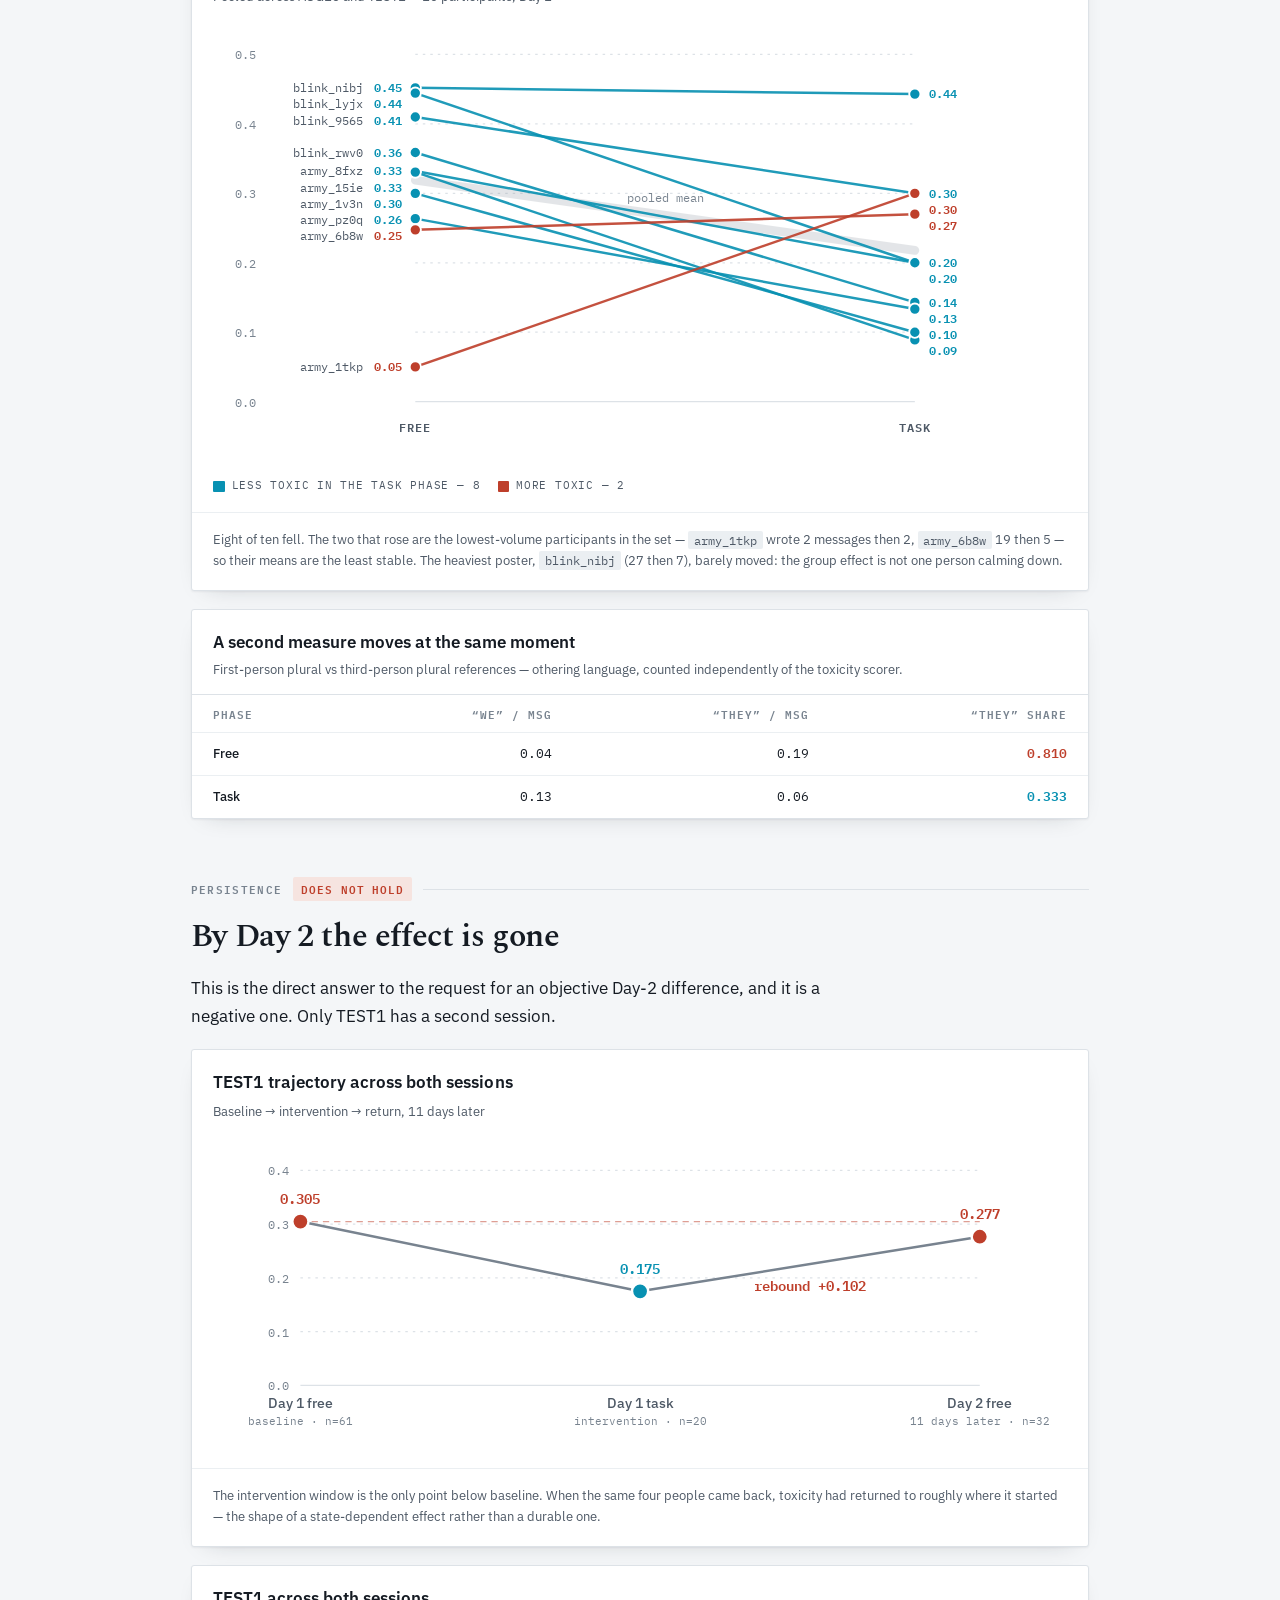
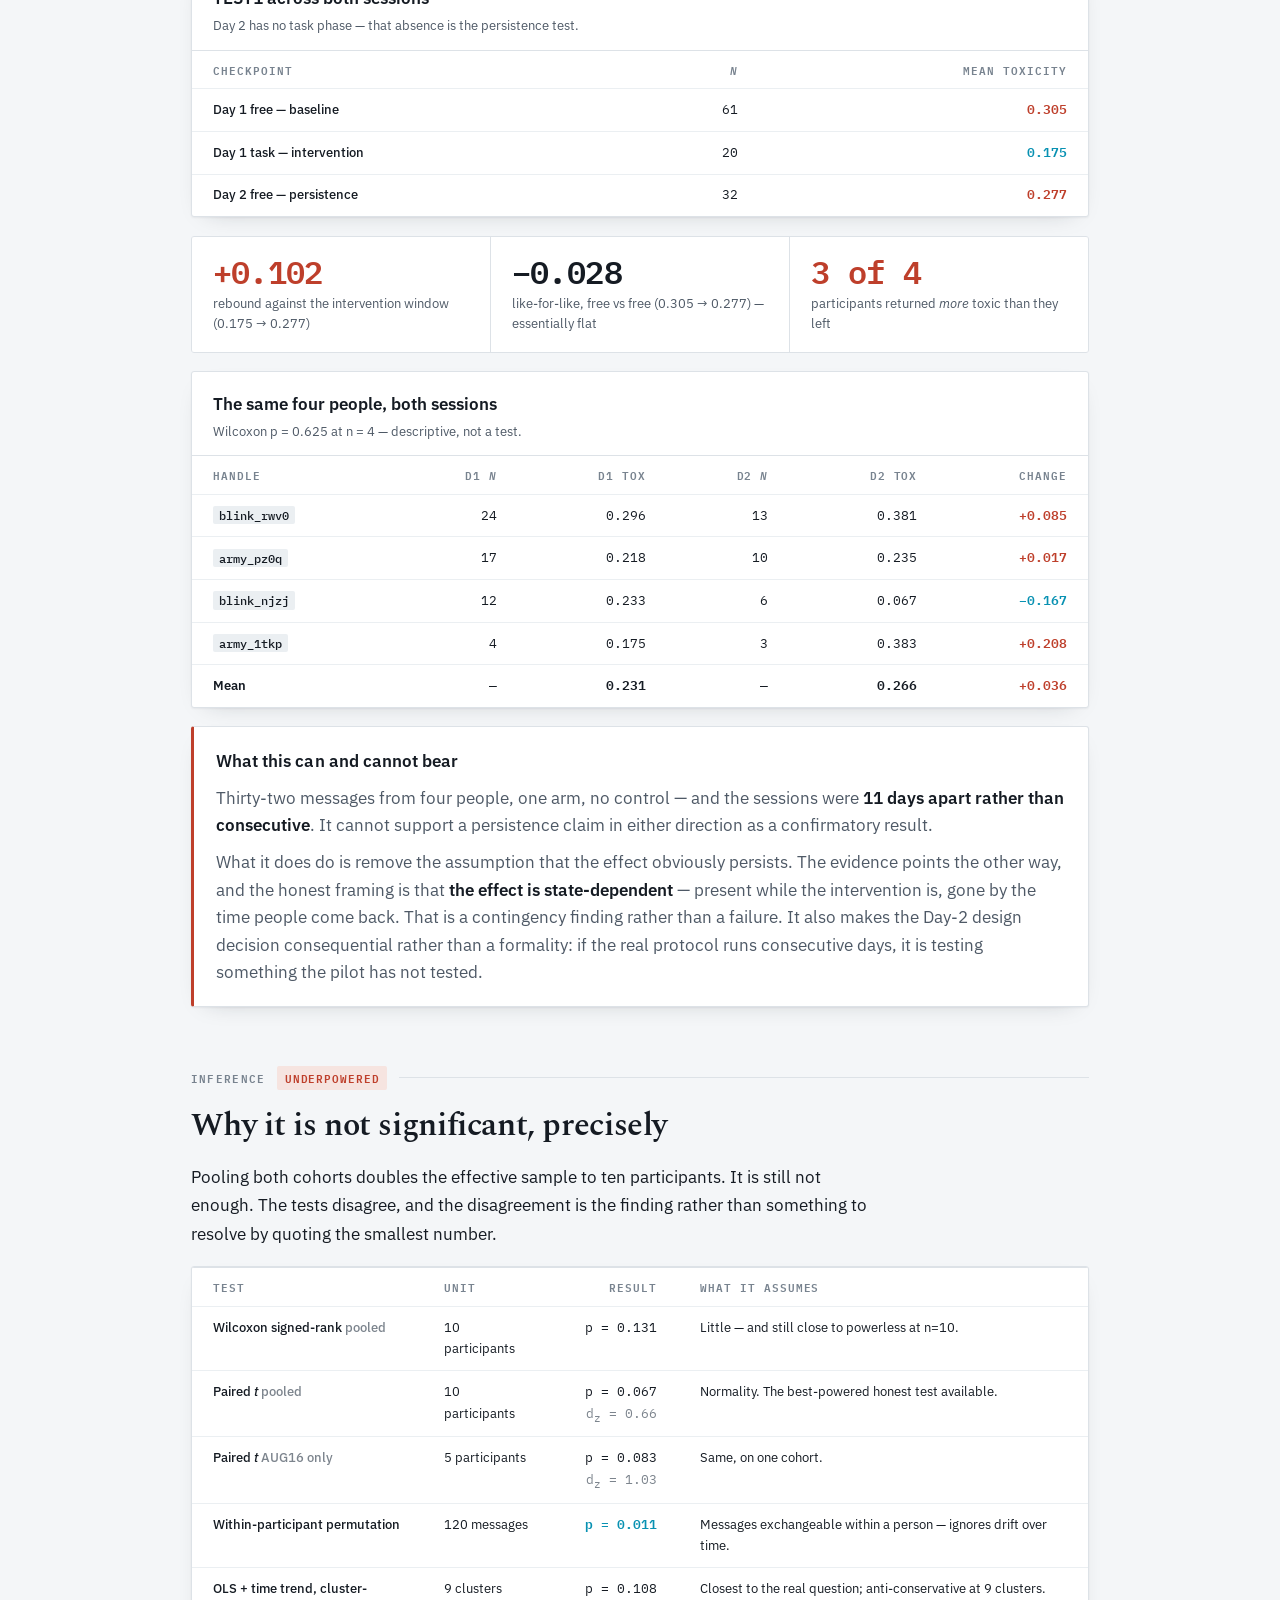
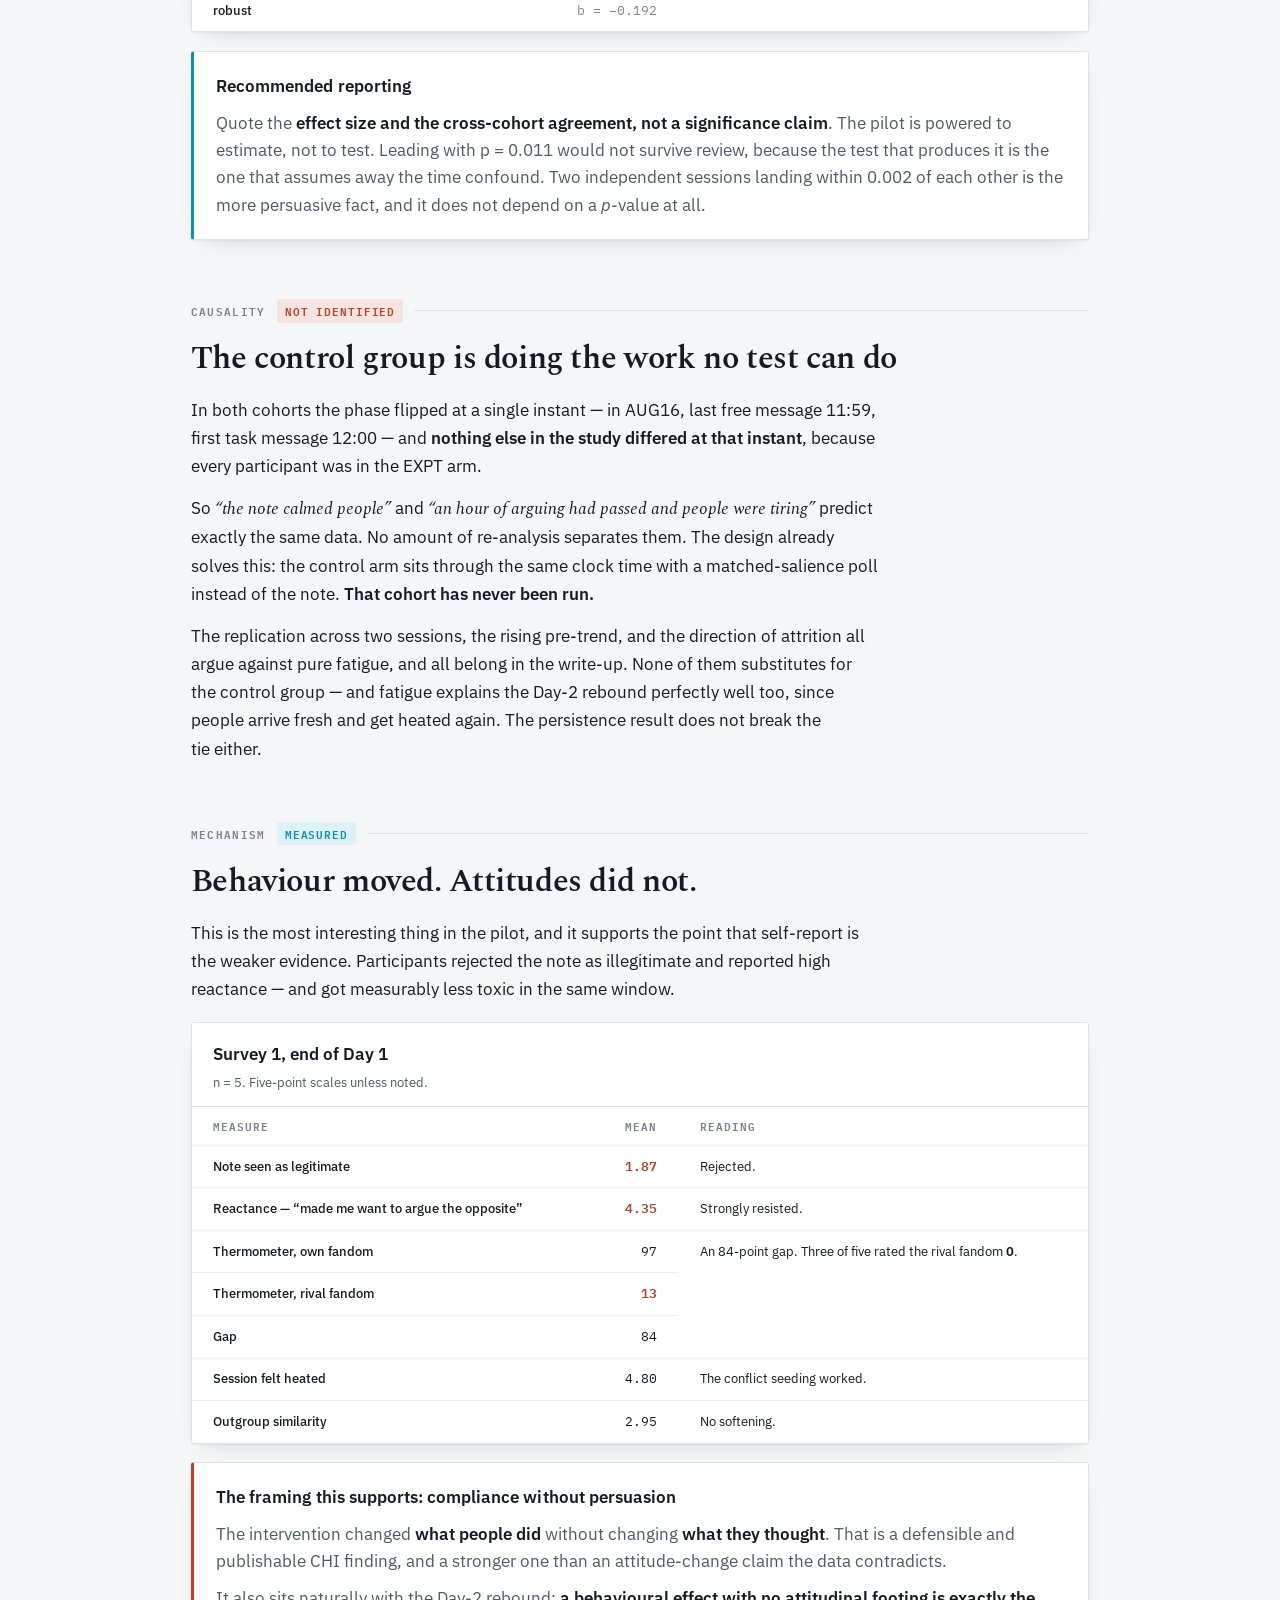
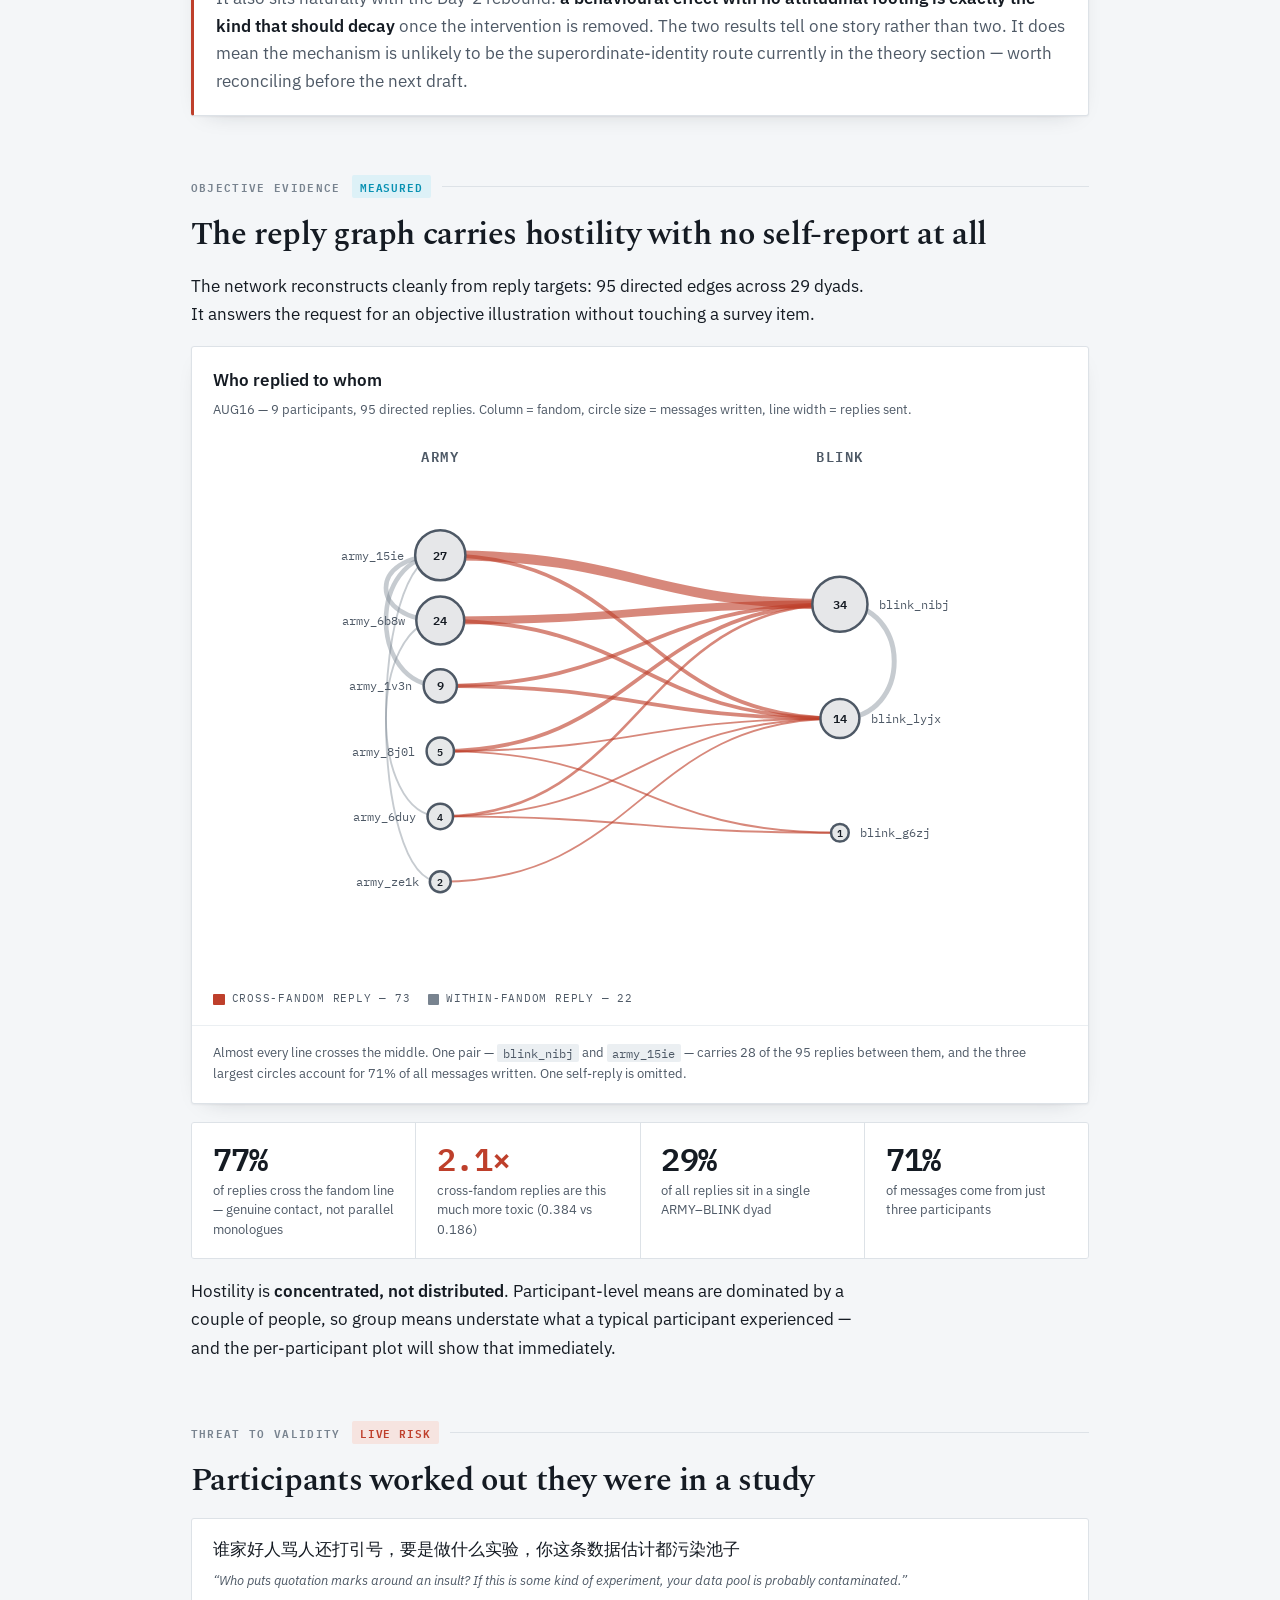
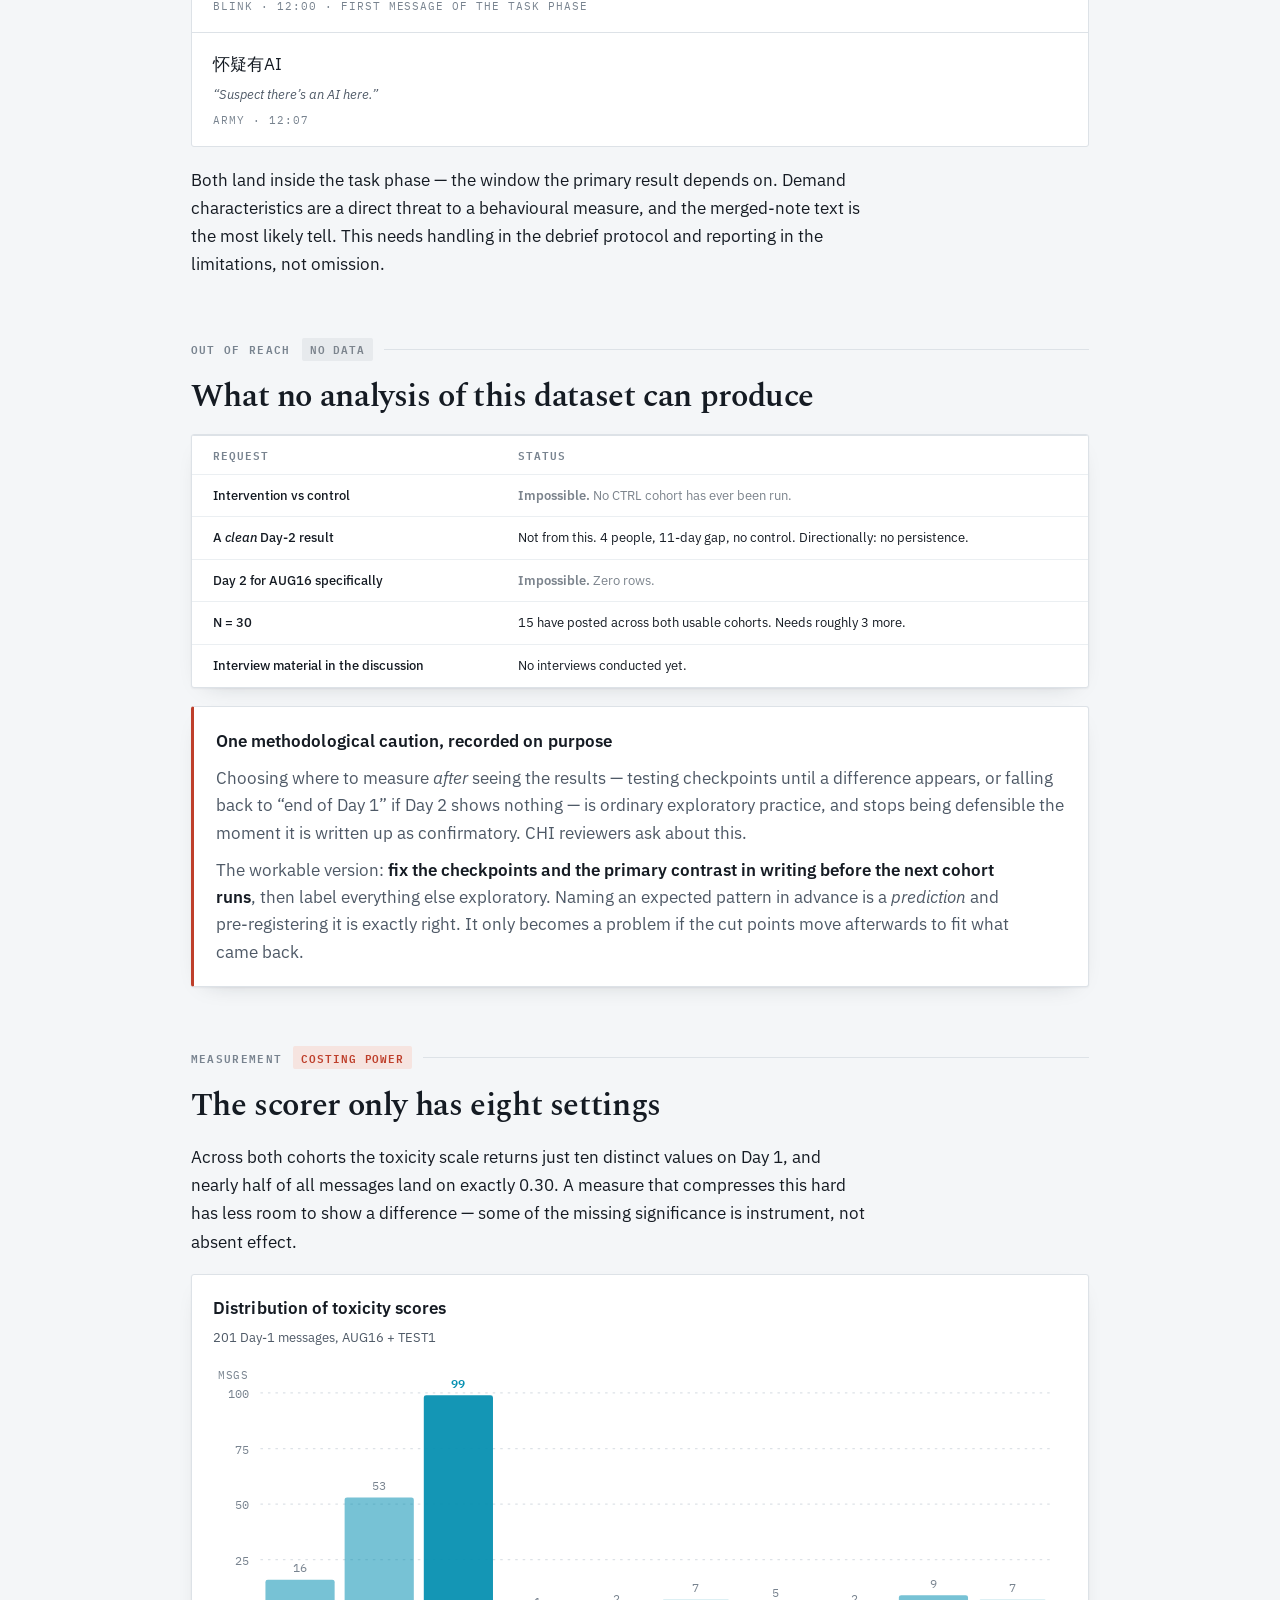
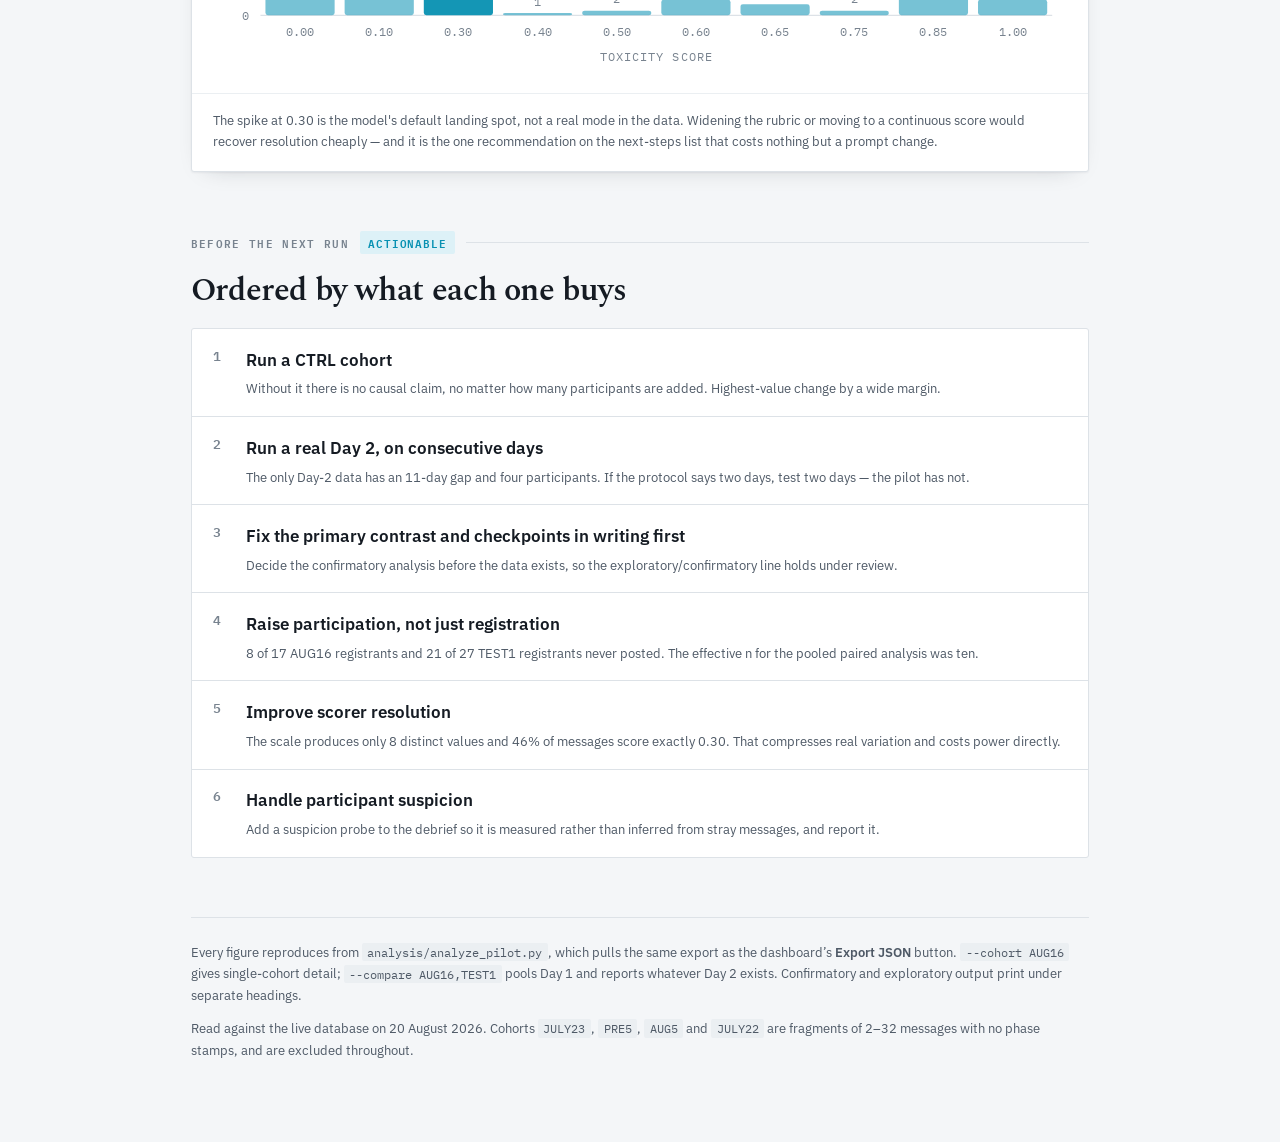
==== commit 96e60f64: "Add three charts and fix the palette's chroma floor The report leaned on two figures and carried the" ====
--- a/report/public/index.html
+++ b/report/public/index.html
@@ -22,8 +22,8 @@
     --line-2:   #EBEFF2;
     --hot:      #BE3F2B;
     --hot-soft: #F6E4E0;
-    --cool:     #146B6D;
-    --cool-soft:#DCEDEC;
+    --cool:     #0891B2;
+    --cool-soft:#DDF1F7;
     --absent:   #7C848D;
     --absent-soft:#E7EAED;
     --shadow:   0 1px 2px rgba(21,27,35,.05), 0 8px 24px -16px rgba(21,27,35,.28);
@@ -43,10 +43,10 @@
       --ink-3:    #7E8892;
       --line:     #29313A;
       --line-2:   #212831;
-      --hot:      #E4735D;
+      --hot:      #D9614A;
       --hot-soft: #37211D;
-      --cool:     #4EB5B2;
-      --cool-soft:#122B2C;
+      --cool:     #189FC4;
+      --cool-soft:#0E2A33;
       --absent:   #939CA6;
       --absent-soft:#232A32;
       --shadow:   0 1px 2px rgba(0,0,0,.4), 0 8px 24px -16px rgba(0,0,0,.7);
@@ -60,10 +60,10 @@
     --ink-3:    #7E8892;
     --line:     #29313A;
     --line-2:   #212831;
-    --hot:      #E4735D;
+    --hot:      #D9614A;
     --hot-soft: #37211D;
-    --cool:     #4EB5B2;
-    --cool-soft:#122B2C;
+    --cool:     #189FC4;
+    --cool-soft:#0E2A33;
     --absent:   #939CA6;
     --absent-soft:#232A32;
     --shadow:   0 1px 2px rgba(0,0,0,.4), 0 8px 24px -16px rgba(0,0,0,.7);
@@ -296,8 +296,22 @@
     font-size: .88em; background: var(--line-2); padding: .1rem .35rem; border-radius: 2px;
   }
 
+  /* -------------------------------------------------------------------- tip */
+  .tip {
+    position: fixed; z-index: 40; pointer-events: none; opacity: 0;
+    background: var(--card); color: var(--ink);
+    border: 1px solid var(--line); border-radius: 3px;
+    box-shadow: 0 2px 4px rgba(0,0,0,.06), 0 12px 28px -14px rgba(0,0,0,.4);
+    padding: .5rem .65rem; font-size: .78rem; line-height: 1.45;
+    max-width: 17rem;
+  }
+  .tip b { font-family: "IBM Plex Mono", ui-monospace, monospace; font-weight: 600; }
+  .tip .m { color: var(--ink-2); font-family: "IBM Plex Mono", ui-monospace, monospace; }
+  .hit { cursor: default; }
+
   @media (prefers-reduced-motion: no-preference) {
-    .bar-rect { transition: opacity .18s ease; }
+    .bar-rect, .slope-g, .edge, .node { transition: opacity .15s ease; }
+    .tip { transition: opacity .12s ease; }
   }
 </style>
 </head>
@@ -452,6 +466,25 @@
           value is 0.218.</li>
       </ul>
     </div>
+
+    <figure>
+      <div class="fig-head">
+        <h3>Every participant who posted in both phases</h3>
+        <p class="sub">Pooled across AUG16 and TEST1 — 10 participants, Day 1</p>
+      </div>
+      <div class="fig-body"><div id="slopes"></div></div>
+      <div class="legend">
+        <span><i class="swatch" style="background:var(--cool)"></i>Less toxic in the task phase — 8</span>
+        <span><i class="swatch" style="background:var(--hot)"></i>More toxic — 2</span>
+      </div>
+      <figcaption>
+        Eight of ten fell. The two that rose are the lowest-volume participants in the
+        set — <code>army_1tkp</code> wrote 2 messages then 2, <code>army_6b8w</code> 19 then
+        5 — so their means are the least stable. The heaviest poster,
+        <code>blink_nibj</code> (27 then 7), barely moved: the group effect is not one
+        person calming down.
+      </figcaption>
+    </figure>
 
     <div class="tbl-wrap">
       <table>
@@ -695,6 +728,23 @@
       </p>
     </div>
 
+    <figure>
+      <div class="fig-head">
+        <h3>Who replied to whom</h3>
+        <p class="sub">AUG16 — 9 participants, 95 directed replies. Column = fandom, circle size = messages written, line width = replies sent.</p>
+      </div>
+      <div class="fig-body"><div id="net"></div></div>
+      <div class="legend">
+        <span><i class="swatch" style="background:var(--hot)"></i>Cross-fandom reply — 73</span>
+        <span><i class="swatch" style="background:var(--ink-3)"></i>Within-fandom reply — 22</span>
+      </div>
+      <figcaption>
+        Almost every line crosses the middle. One pair — <code>blink_nibj</code> and
+        <code>army_15ie</code> — carries 28 of the 95 replies between them, and the three
+        largest circles account for 71% of all messages written. One self-reply is omitted.
+      </figcaption>
+    </figure>
+
     <div class="pull">
       <div><span class="n">77%</span><span class="lbl">of replies cross the fandom line — genuine contact, not parallel monologues</span></div>
       <div><span class="n hot">2.1×</span><span class="lbl">cross-fandom replies are this much more toxic (0.384 vs 0.186)</span></div>
@@ -772,6 +822,34 @@
         right. It only becomes a problem if the cut points move afterwards to fit what came back.
       </p>
     </div>
+  </section>
+
+  <!-- ----------------------------------------------------------- measurement -->
+  <section>
+    <div class="eyebrow"><span>Measurement</span><span class="status s-maybe">Costing power</span></div>
+    <h2>The scorer only has eight settings</h2>
+    <div class="col">
+      <p>
+        Across both cohorts the toxicity scale returns just ten distinct values on Day 1,
+        and nearly half of all messages land on exactly 0.30. A measure that compresses
+        this hard has less room to show a difference — some of the missing significance is
+        instrument, not absent effect.
+      </p>
+    </div>
+
+    <figure>
+      <div class="fig-head">
+        <h3>Distribution of toxicity scores</h3>
+        <p class="sub">201 Day-1 messages, AUG16 + TEST1</p>
+      </div>
+      <div class="fig-body"><div id="dist"></div></div>
+      <figcaption>
+        The spike at 0.30 is the model's default landing spot, not a real mode in the data.
+        Widening the rubric or moving to a continuous score would recover resolution
+        cheaply — and it is the one recommendation on the next-steps list that costs
+        nothing but a prompt change.
+      </figcaption>
+    </figure>
   </section>
 
   <!-- ------------------------------------------------------------- next steps -->
@@ -821,6 +899,7 @@
     </p>
   </footer>
 </div>
+<div class="tip" id="tip" role="status" aria-live="polite"></div>
 
 <script>
 (function () {
@@ -988,6 +1067,222 @@
   p.push("</svg>");
   document.getElementById("traj").innerHTML = p.join("");
 })();
+
+/* Shared tooltip. Every chart on this page is hover-readable rather than relying
+   on labels alone — there are more marks than can carry a printed number. */
+const TIP = (() => {
+  const el = document.getElementById("tip");
+  return {
+    show(html, ev) {
+      el.innerHTML = html; el.style.opacity = "1";
+      const r = el.getBoundingClientRect();
+      let x = ev.clientX + 14, y = ev.clientY + 14;
+      if (x + r.width > innerWidth - 8) x = ev.clientX - r.width - 14;
+      if (y + r.height > innerHeight - 8) y = ev.clientY - r.height - 14;
+      el.style.left = x + "px"; el.style.top = y + "px";
+    },
+    hide() { el.style.opacity = "0"; }
+  };
+})();
+function bindTips(root) {
+  root.querySelectorAll("[data-tip]").forEach(n => {
+    n.addEventListener("pointerenter", e => TIP.show(n.dataset.tip, e));
+    n.addEventListener("pointermove", e => TIP.show(n.dataset.tip, e));
+    n.addEventListener("pointerleave", TIP.hide);
+  });
+}
+const esc2 = s => String(s).replace(/&/g, "&amp;").replace(/</g, "&lt;").replace(/"/g, "&quot;");
+
+/* ---------------------------------------- participant slopes, free -> task */
+(function () {
+  const S = [
+    {h:"blink_nibj",c:"AUG16",free:0.4519,task:0.4429,nf:27,nt:7},
+    {h:"blink_lyjx",c:"AUG16",free:0.4444,task:0.2000,nf:9,nt:5},
+    {h:"blink_9565",c:"TEST1",free:0.4100,task:0.3000,nf:5,nt:1},
+    {h:"blink_rwv0",c:"TEST1",free:0.3588,task:0.1429,nf:17,nt:7},
+    {h:"army_8fxz", c:"TEST1",free:0.3321,task:0.2000,nf:14,nt:4},
+    {h:"army_15ie", c:"AUG16",free:0.3306,task:0.0889,nf:18,nt:9},
+    {h:"army_1v3n", c:"AUG16",free:0.3000,task:0.1000,nf:4,nt:5},
+    {h:"army_pz0q", c:"TEST1",free:0.2636,task:0.1333,nf:11,nt:6},
+    {h:"army_6b8w", c:"AUG16",free:0.2474,task:0.2700,nf:19,nt:5},
+    {h:"army_1tkp", c:"TEST1",free:0.0500,task:0.3000,nf:2,nt:2}
+  ];
+  const W=700,H=350,M={top:26,right:130,bottom:46,left:170},
+        iw=W-M.left-M.right, ih=H-M.top-M.bottom, yMax=0.5;
+  const y=v=>M.top+ih-(v/yMax)*ih, xL=M.left, xR=M.left+iw;
+
+  /* Several participants sit within a few thousandths of each other, so raw label
+     positions overlap. Push text apart to a minimum gap; the dots stay truthful. */
+  function decollide(vals, gap) {
+    const it = vals.map((v,i)=>({i, y:y(v)})).sort((a,b)=>a.y-b.y);
+    for (let k=1;k<it.length;k++)
+      if (it[k].y - it[k-1].y < gap) it[k].y = it[k-1].y + gap;
+    const over = it[it.length-1].y - (M.top+ih);
+    if (over > 0) it.forEach(o=>o.y -= over);
+    const out=[]; it.forEach(o=>out[o.i]=o.y); return out;
+  }
+  const lY = decollide(S.map(d=>d.free), 13);
+  const rY = decollide(S.map(d=>d.task), 13);
+
+  const p=[];
+  p.push(`<svg viewBox="0 0 ${W} ${H}" width="100%" role="img" style="min-width:620px;display:block"
+    aria-label="Slope chart: 10 participants, free phase to task phase. Eight fall, two rise.">`);
+  for (let v=0; v<=yMax+1e-9; v+=0.1) {
+    p.push(`<line x1="${xL}" x2="${xR}" y1="${y(v)}" y2="${y(v)}" stroke="var(--line)"
+      stroke-width="1" ${v===0?"":'stroke-dasharray="2 4"'} />`);
+    p.push(`<text x="26" y="${y(v)+4}" text-anchor="start" font-family="IBM Plex Mono, monospace"
+      font-size="10" fill="var(--ink-3)">${v.toFixed(1)}</text>`);
+  }
+  p.push(`<line x1="${xL}" x2="${xR}" y1="${y(0.3189)}" y2="${y(0.2178)}" stroke="var(--ink-3)"
+    stroke-width="7" stroke-linecap="round" opacity="0.2" />`);
+
+  S.forEach((d,i) => {
+    const down = d.task < d.free, col = down ? "var(--cool)" : "var(--hot)";
+    const tip = `<b>${esc2(d.h)}</b><br><span class="m">${d.c}</span><br>
+      free ${d.free.toFixed(3)} <span class="m">(n=${d.nf})</span><br>
+      task ${d.task.toFixed(3)} <span class="m">(n=${d.nt})</span><br>
+      <b>${down?"−":"+"}${Math.abs(d.free-d.task).toFixed(3)}</b>`;
+    p.push(`<g class="slope-g hit" data-tip="${esc2(tip)}">
+      <line x1="${xL}" x2="${xR}" y1="${y(d.free)}" y2="${y(d.task)}" stroke="${col}"
+        stroke-width="14" opacity="0" />
+      <line x1="${xL}" x2="${xR}" y1="${y(d.free)}" y2="${y(d.task)}" stroke="${col}"
+        stroke-width="2" opacity="0.9" />
+      <circle cx="${xL}" cy="${y(d.free)}" r="4.5" fill="${col}" stroke="var(--card)" stroke-width="1.5"/>
+      <circle cx="${xR}" cy="${y(d.task)}" r="4.5" fill="${col}" stroke="var(--card)" stroke-width="1.5"/>
+      <text x="${xL-42}" y="${lY[i]+3.5}" text-anchor="end" font-family="IBM Plex Mono, monospace"
+        font-size="10" fill="var(--ink-2)">${esc2(d.h)}</text>
+      <text x="${xL-11}" y="${lY[i]+3.5}" text-anchor="end" font-family="IBM Plex Mono, monospace"
+        font-size="10" font-weight="600" fill="${col}">${d.free.toFixed(2)}</text>
+      <text x="${xR+11}" y="${rY[i]+3.5}" text-anchor="start" font-family="IBM Plex Mono, monospace"
+        font-size="10" font-weight="600" fill="${col}">${d.task.toFixed(2)}</text>
+    </g>`);
+  });
+  [["FREE",xL],["TASK",xR]].forEach(([t,x])=>{
+    p.push(`<text x="${x}" y="${M.top+ih+24}" text-anchor="middle" font-family="IBM Plex Mono, monospace"
+      font-size="10" letter-spacing="0.09em" font-weight="600" fill="var(--ink-2)">${t}</text>`);
+  });
+  p.push(`<text x="${(xL+xR)/2}" y="${y(0.2683)-11}" text-anchor="middle"
+    font-family="IBM Plex Mono, monospace" font-size="10" fill="var(--ink-3)">pooled mean</text>`);
+  p.push("</svg>");
+  const host=document.getElementById("slopes"); host.innerHTML=p.join(""); bindTips(host);
+})();
+
+/* -------------------------------------------------- AUG16 reply network */
+(function () {
+  const N=[
+    {id:"p_bjggrb",h:"blink_nibj",f:"BLINK",m:34,t:0.450},
+    {id:"p_mksir0",h:"army_15ie", f:"ARMY", m:27,t:0.250},
+    {id:"p_2qjpj9",h:"army_6b8w", f:"ARMY", m:24,t:0.252},
+    {id:"p_mtiw8h",h:"blink_lyjx",f:"BLINK",m:14,t:0.357},
+    {id:"p_e0p39j",h:"army_1v3n", f:"ARMY", m:9, t:0.189},
+    {id:"p_qswoiu",h:"army_8j0l", f:"ARMY", m:5, t:0.380},
+    {id:"p_spvw42",h:"army_6duy", f:"ARMY", m:4, t:0.225},
+    {id:"p_8gq1hj",h:"army_ze1k", f:"ARMY", m:2, t:0.100},
+    {id:"p_nc950l",h:"blink_g6zj",f:"BLINK",m:1, t:0.100}
+  ];
+  const E=[
+    ["p_bjggrb","p_mksir0",17,1],["p_mksir0","p_bjggrb",11,1],["p_bjggrb","p_2qjpj9",10,1],
+    ["p_2qjpj9","p_bjggrb",8,1],["p_mtiw8h","p_bjggrb",4,0],["p_2qjpj9","p_mksir0",4,0],
+    ["p_e0p39j","p_bjggrb",4,1],["p_mksir0","p_e0p39j",4,0],["p_bjggrb","p_mtiw8h",3,0],
+    ["p_mtiw8h","p_mksir0",3,1],["p_qswoiu","p_bjggrb",3,1],["p_mtiw8h","p_e0p39j",3,1],
+    ["p_mksir0","p_2qjpj9",2,0],["p_2qjpj9","p_mtiw8h",2,1],["p_mtiw8h","p_2qjpj9",2,1],
+    ["p_e0p39j","p_mksir0",2,0],["p_8gq1hj","p_mtiw8h",1,1],["p_mksir0","p_8gq1hj",1,0],
+    ["p_qswoiu","p_nc950l",1,1],["p_spvw42","p_nc950l",1,1],["p_spvw42","p_bjggrb",1,1],
+    ["p_bjggrb","p_spvw42",1,1],["p_spvw42","p_mtiw8h",1,1],["p_spvw42","p_2qjpj9",1,0],
+    ["p_mtiw8h","p_qswoiu",1,1],["p_bjggrb","p_qswoiu",1,1],["p_mksir0","p_mtiw8h",1,1],
+    ["p_e0p39j","p_mtiw8h",1,1]
+  ];
+  const W=700,H=430,M={top:44,bottom:20},xA=190,xB=510;
+  const cols={ARMY:N.filter(n=>n.f==="ARMY"),BLINK:N.filter(n=>n.f==="BLINK")};
+  const pos={};
+  Object.entries(cols).forEach(([f,list])=>{
+    const x=f==="ARMY"?xA:xB, span=H-M.top-M.bottom;
+    list.forEach((n,i)=>{ pos[n.id]={x, y:M.top + (span/(list.length+1))*(i+1), n}; });
+  });
+  const r=n=>4+Math.sqrt(n.m)*3.1;
+  const byId=Object.fromEntries(N.map(n=>[n.id,n]));
+  const p=[];
+  p.push(`<svg viewBox="0 0 ${W} ${H}" width="100%" role="img" style="min-width:600px;display:block"
+    aria-label="Reply network: ARMY on the left, BLINK on the right. 73 of 95 replies cross between the columns.">`);
+  [["ARMY",xA],["BLINK",xB]].forEach(([t,x])=>
+    p.push(`<text x="${x}" y="22" text-anchor="middle" font-family="IBM Plex Mono, monospace"
+      font-size="11" letter-spacing="0.11em" font-weight="600" fill="var(--ink-2)">${t}</text>`));
+  // merge both directions per pair so a dyad is one line
+  const seen={};
+  E.forEach(([a,b,n,cross])=>{ const k=[a,b].sort().join("|");
+    seen[k]=seen[k]||{n:0,cross,a:[a,b].sort()[0],b:[a,b].sort()[1]}; seen[k].n+=n; });
+  Object.values(seen).sort((x,y)=>x.n-y.n).forEach(e=>{
+    const A=pos[e.a], B=pos[e.b]; if(!A||!B) return;
+    const col=e.cross?"var(--hot)":"var(--ink-3)";
+    const same=A.x===B.x;
+    const bow = same ? (A.x===xA ? -58 : 58) : 0;   // outward, clear of the crossing lines
+    const d=same
+      ? `M${A.x},${A.y} C${A.x+bow},${A.y} ${B.x+bow},${B.y} ${B.x},${B.y}`
+      : `M${A.x},${A.y} C${(A.x+B.x)/2},${A.y} ${(A.x+B.x)/2},${B.y} ${B.x},${B.y}`;
+    const tip=`<b>${esc2(byId[e.a].h)}</b> ↔ <b>${esc2(byId[e.b].h)}</b><br>
+      <span class="m">${e.cross?"cross-fandom":"within-fandom"}</span><br>
+      <b>${e.n}</b> replies <span class="m">(${Math.round(e.n/95*100)}% of all)</span>`;
+    p.push(`<path class="edge hit" d="${d}" fill="none" stroke="${col}"
+      stroke-width="${Math.max(1.2, Math.sqrt(e.n)*1.5)}" opacity="${e.cross?0.62:0.42}"
+      stroke-linecap="round" data-tip="${esc2(tip)}" />`);
+  });
+  N.forEach(n=>{
+    const P=pos[n.id], rad=r(n);
+    const tip=`<b>${esc2(n.h)}</b><br><span class="m">${n.f}</span><br>
+      ${n.m} messages<br>mean toxicity <b>${n.t.toFixed(3)}</b>`;
+    p.push(`<circle class="node hit" cx="${P.x}" cy="${P.y}" r="${rad}" fill="var(--card)"
+      stroke="${n.f==="ARMY"?"var(--ink-2)":"var(--ink-2)"}" stroke-width="2" data-tip="${esc2(tip)}" />`);
+    p.push(`<circle class="node hit" cx="${P.x}" cy="${P.y}" r="${rad}" fill="var(--ink-2)"
+      opacity="0.14" data-tip="${esc2(tip)}" pointer-events="none" />`);
+    const left=n.f==="ARMY";
+    p.push(`<text x="${P.x + (left?-rad-9:rad+9)}" y="${P.y+3.5}" text-anchor="${left?"end":"start"}"
+      font-family="IBM Plex Mono, monospace" font-size="10" fill="var(--ink-2)">${esc2(n.h)}</text>`);
+    p.push(`<text x="${P.x}" y="${P.y+3.5}" text-anchor="middle" font-family="IBM Plex Mono, monospace"
+      font-size="${rad>11?10:8}" font-weight="600" fill="var(--ink)" pointer-events="none">${n.m}</text>`);
+  });
+  p.push("</svg>");
+  const host=document.getElementById("net"); host.innerHTML=p.join(""); bindTips(host);
+})();
+
+/* -------------------------------------------- toxicity score distribution */
+(function () {
+  const D=[[0.0,16],[0.1,53],[0.3,99],[0.4,1],[0.5,2],[0.6,7],[0.65,5],[0.75,2],[0.85,9],[1.0,7]];
+  const total=D.reduce((s,d)=>s+d[1],0);
+  const W=700,H=250,M={top:24,right:20,bottom:48,left:46},
+        iw=W-M.left-M.right, ih=H-M.top-M.bottom, yMax=100;
+  const y=v=>M.top+ih-(v/yMax)*ih;
+  const bw=iw/D.length - 8;
+  const p=[];
+  p.push(`<svg viewBox="0 0 ${W} ${H}" width="100%" role="img" style="min-width:540px;display:block"
+    aria-label="Histogram of toxicity scores: 99 of 201 messages score exactly 0.30.">`);
+  for (let v=0; v<=yMax; v+=25) {
+    p.push(`<line x1="${M.left}" x2="${W-M.right}" y1="${y(v)}" y2="${y(v)}" stroke="var(--line)"
+      stroke-width="1" ${v===0?"":'stroke-dasharray="2 4"'} />`);
+    p.push(`<text x="${M.left-9}" y="${y(v)+4}" text-anchor="end" font-family="IBM Plex Mono, monospace"
+      font-size="10" fill="var(--ink-3)">${v}</text>`);
+  }
+  D.forEach((d,i)=>{
+    const x=M.left + (iw/D.length)*i + 4, top=y(d[1]), h=M.top+ih-top;
+    const peak=d[1]===99;
+    const tip=`score <b>${d[0].toFixed(2)}</b><br><b>${d[1]}</b> messages
+      <span class="m">(${(d[1]/total*100).toFixed(1)}%)</span>`;
+    p.push(`<rect class="bar-rect hit" x="${x.toFixed(1)}" y="${top.toFixed(1)}" width="${bw.toFixed(1)}"
+      height="${h.toFixed(1)}" rx="2" fill="var(--cool)" opacity="${peak?0.95:0.55}"
+      data-tip="${esc2(tip)}" />`);
+    p.push(`<text x="${(x+bw/2).toFixed(1)}" y="${(top-6).toFixed(1)}" text-anchor="middle"
+      font-family="IBM Plex Mono, monospace" font-size="10" font-weight="${peak?600:400}"
+      fill="${peak?"var(--cool)":"var(--ink-3)"}">${d[1]}</text>`);
+    p.push(`<text x="${(x+bw/2).toFixed(1)}" y="${M.top+ih+17}" text-anchor="middle"
+      font-family="IBM Plex Mono, monospace" font-size="10" fill="var(--ink-3)">${d[0].toFixed(2)}</text>`);
+  });
+  p.push(`<text x="${M.left+iw/2}" y="${M.top+ih+37}" text-anchor="middle"
+    font-family="IBM Plex Mono, monospace" font-size="9.5" letter-spacing="0.09em"
+    fill="var(--ink-3)">TOXICITY SCORE</text>`);
+  p.push(`<text x="${M.left-9}" y="${M.top-11}" text-anchor="end" font-family="IBM Plex Mono, monospace"
+    font-size="9" letter-spacing="0.08em" fill="var(--ink-3)">MSGS</text>`);
+  p.push("</svg>");
+  const host=document.getElementById("dist"); host.innerHTML=p.join(""); bindTips(host);
+})();
 </script>
 
 </body>
